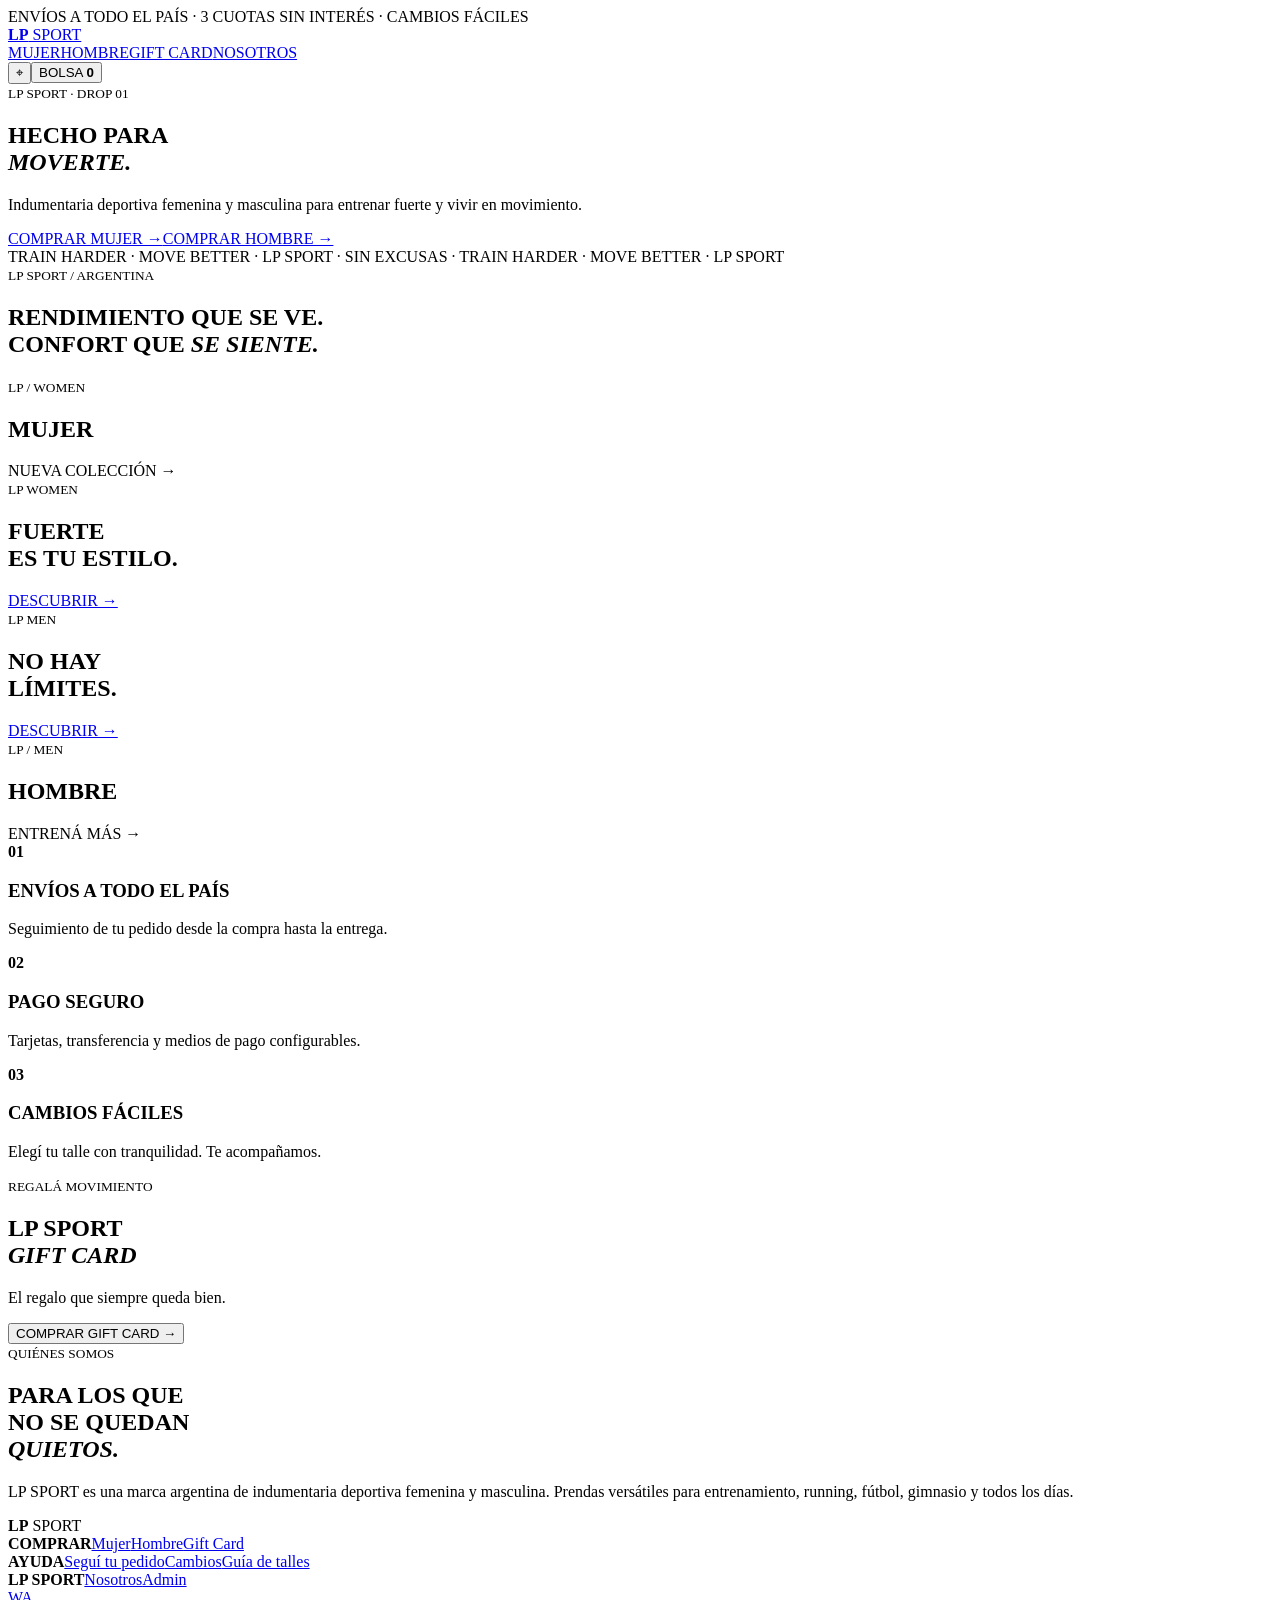
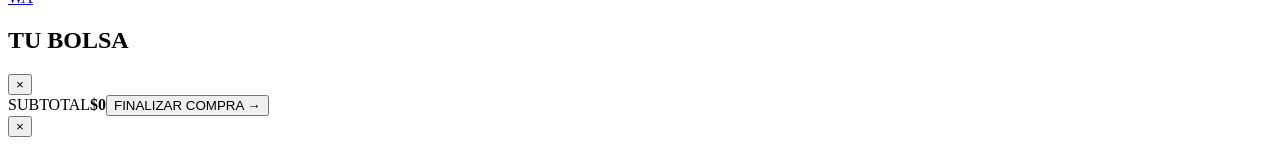
==== index.html @ 6433a1bd "Build LP SPORT storefront" ====
<!doctype html><html lang="es"><head><meta charset="utf-8"><meta name="viewport" content="width=device-width,initial-scale=1"><title>LP SPORT | Indumentaria deportiva</title><link href="https://fonts.googleapis.com/css2?family=Barlow+Condensed:ital,wght@0,700;0,900;1,900&family=Inter:wght@400;600;800&display=swap" rel="stylesheet"><link rel="stylesheet" href="styles.css"></head><body>
<div class="top">ENVÍOS A TODO EL PAÍS · 3 CUOTAS SIN INTERÉS · CAMBIOS FÁCILES</div><header><a class="brand" href="#"><b>LP</b> SPORT</a><nav><a href="#mujer">MUJER</a><a href="#hombre">HOMBRE</a><a href="#gift">GIFT CARD</a><a href="#nosotros">NOSOTROS</a></nav><div><button onclick="openTrack()">⌖</button><button class="bag" onclick="openCart()">BOLSA <b id="count">0</b></button></div></header>
<section class="hero"><div class="heroText"><small>LP SPORT · DROP 01</small><h1>HECHO PARA<br><i>MOVERTE.</i></h1><p>Indumentaria deportiva femenina y masculina para entrenar fuerte y vivir en movimiento.</p><a class="btn" href="#mujer">COMPRAR MUJER →</a><a class="btn ghost" href="#hombre">COMPRAR HOMBRE →</a></div></section>
<div class="ticker">TRAIN HARDER · MOVE BETTER · LP SPORT · SIN EXCUSAS · TRAIN HARDER · MOVE BETTER · LP SPORT</div>
<section class="statement"><small>LP SPORT / ARGENTINA</small><h2>RENDIMIENTO QUE SE VE.<br>CONFORT QUE <i>SE SIENTE.</i></h2></section>
<section class="shop" id="mujer"><div class="title"><div><small>LP / WOMEN</small><h2>MUJER</h2></div><span>NUEVA COLECCIÓN →</span></div><div class="grid" id="women"></div></section>
<section class="duo"><div class="tile woman"><div><small>LP WOMEN</small><h2>FUERTE<br>ES TU ESTILO.</h2><a class="btn" href="#mujer">DESCUBRIR →</a></div></div><div class="tile man"><div><small>LP MEN</small><h2>NO HAY<br>LÍMITES.</h2><a class="btn" href="#hombre">DESCUBRIR →</a></div></div></section>
<section class="shop black" id="hombre"><div class="title"><div><small>LP / MEN</small><h2>HOMBRE</h2></div><span>ENTRENÁ MÁS →</span></div><div class="grid" id="men"></div></section>
<section class="perks"><div><b>01</b><h3>ENVÍOS A TODO EL PAÍS</h3><p>Seguimiento de tu pedido desde la compra hasta la entrega.</p></div><div><b>02</b><h3>PAGO SEGURO</h3><p>Tarjetas, transferencia y medios de pago configurables.</p></div><div><b>03</b><h3>CAMBIOS FÁCILES</h3><p>Elegí tu talle con tranquilidad. Te acompañamos.</p></div></section>
<section class="gift" id="gift"><small>REGALÁ MOVIMIENTO</small><h2>LP SPORT<br><i>GIFT CARD</i></h2><p>El regalo que siempre queda bien.</p><button class="btn" onclick="gift()">COMPRAR GIFT CARD →</button></section>
<section class="about" id="nosotros"><div><small>QUIÉNES SOMOS</small><h2>PARA LOS QUE<br>NO SE QUEDAN<br><i>QUIETOS.</i></h2></div><p>LP SPORT es una marca argentina de indumentaria deportiva femenina y masculina. Prendas versátiles para entrenamiento, running, fútbol, gimnasio y todos los días.</p></section>
<footer><div class="brand"><b>LP</b> SPORT</div><div><b>COMPRAR</b><a href="#mujer">Mujer</a><a href="#hombre">Hombre</a><a href="#gift">Gift Card</a></div><div><b>AYUDA</b><a href="#" onclick="openTrack()">Seguí tu pedido</a><a href="#">Cambios</a><a href="#">Guía de talles</a></div><div><b>LP SPORT</b><a href="#nosotros">Nosotros</a><a href="admin.html">Admin</a></div></footer>
<a class="wa" href="https://wa.me/5491100000000?text=Hola%20LP%20SPORT" target="_blank">WA</a>
<aside id="cart"><div class="asideHead"><h2>TU BOLSA</h2><button onclick="closeCart()">×</button></div><div id="items"></div><div class="total"><span>SUBTOTAL</span><b id="subtotal">$0</b><button class="pay" onclick="checkout()">FINALIZAR COMPRA →</button></div></aside>
<div class="modal" id="modal"><div class="box"><button class="x" onclick="closeModal()">×</button><div id="modalBody"></div></div></div>
<script src="app.js"></script></body></html>
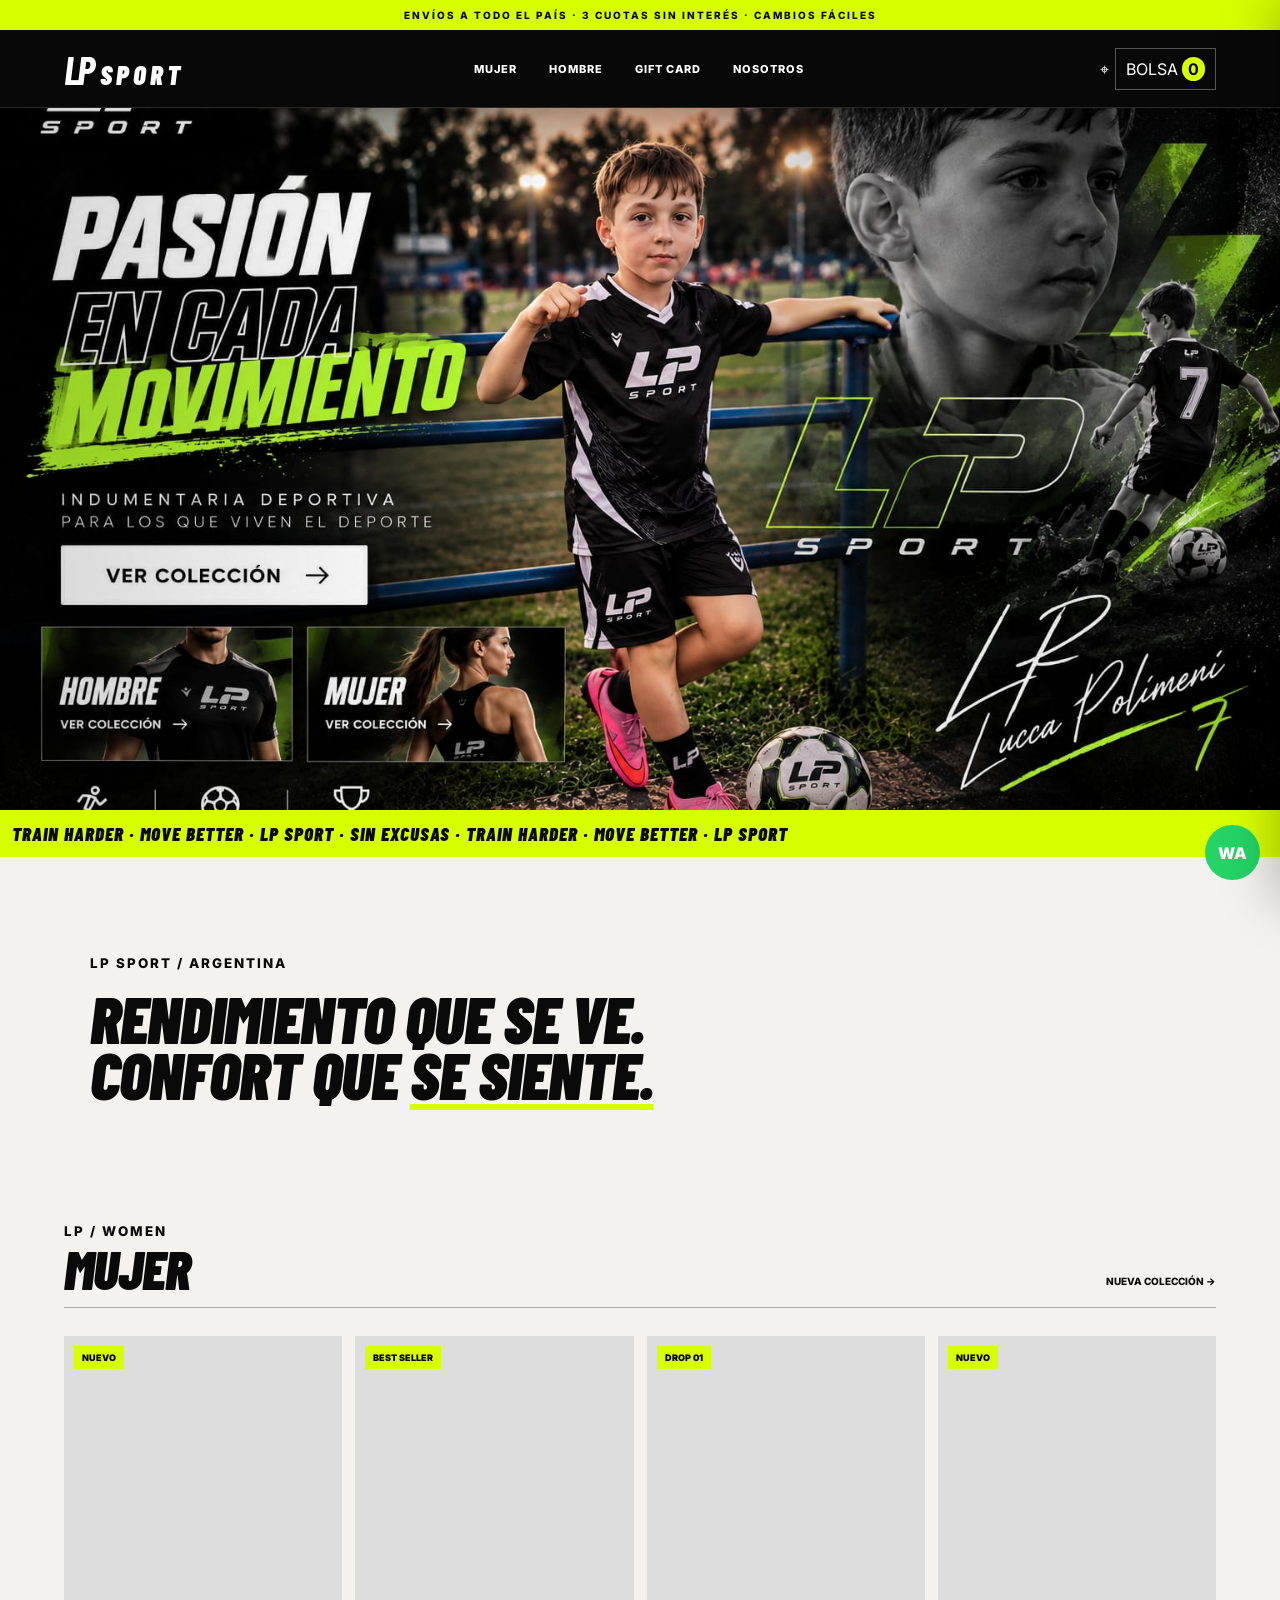
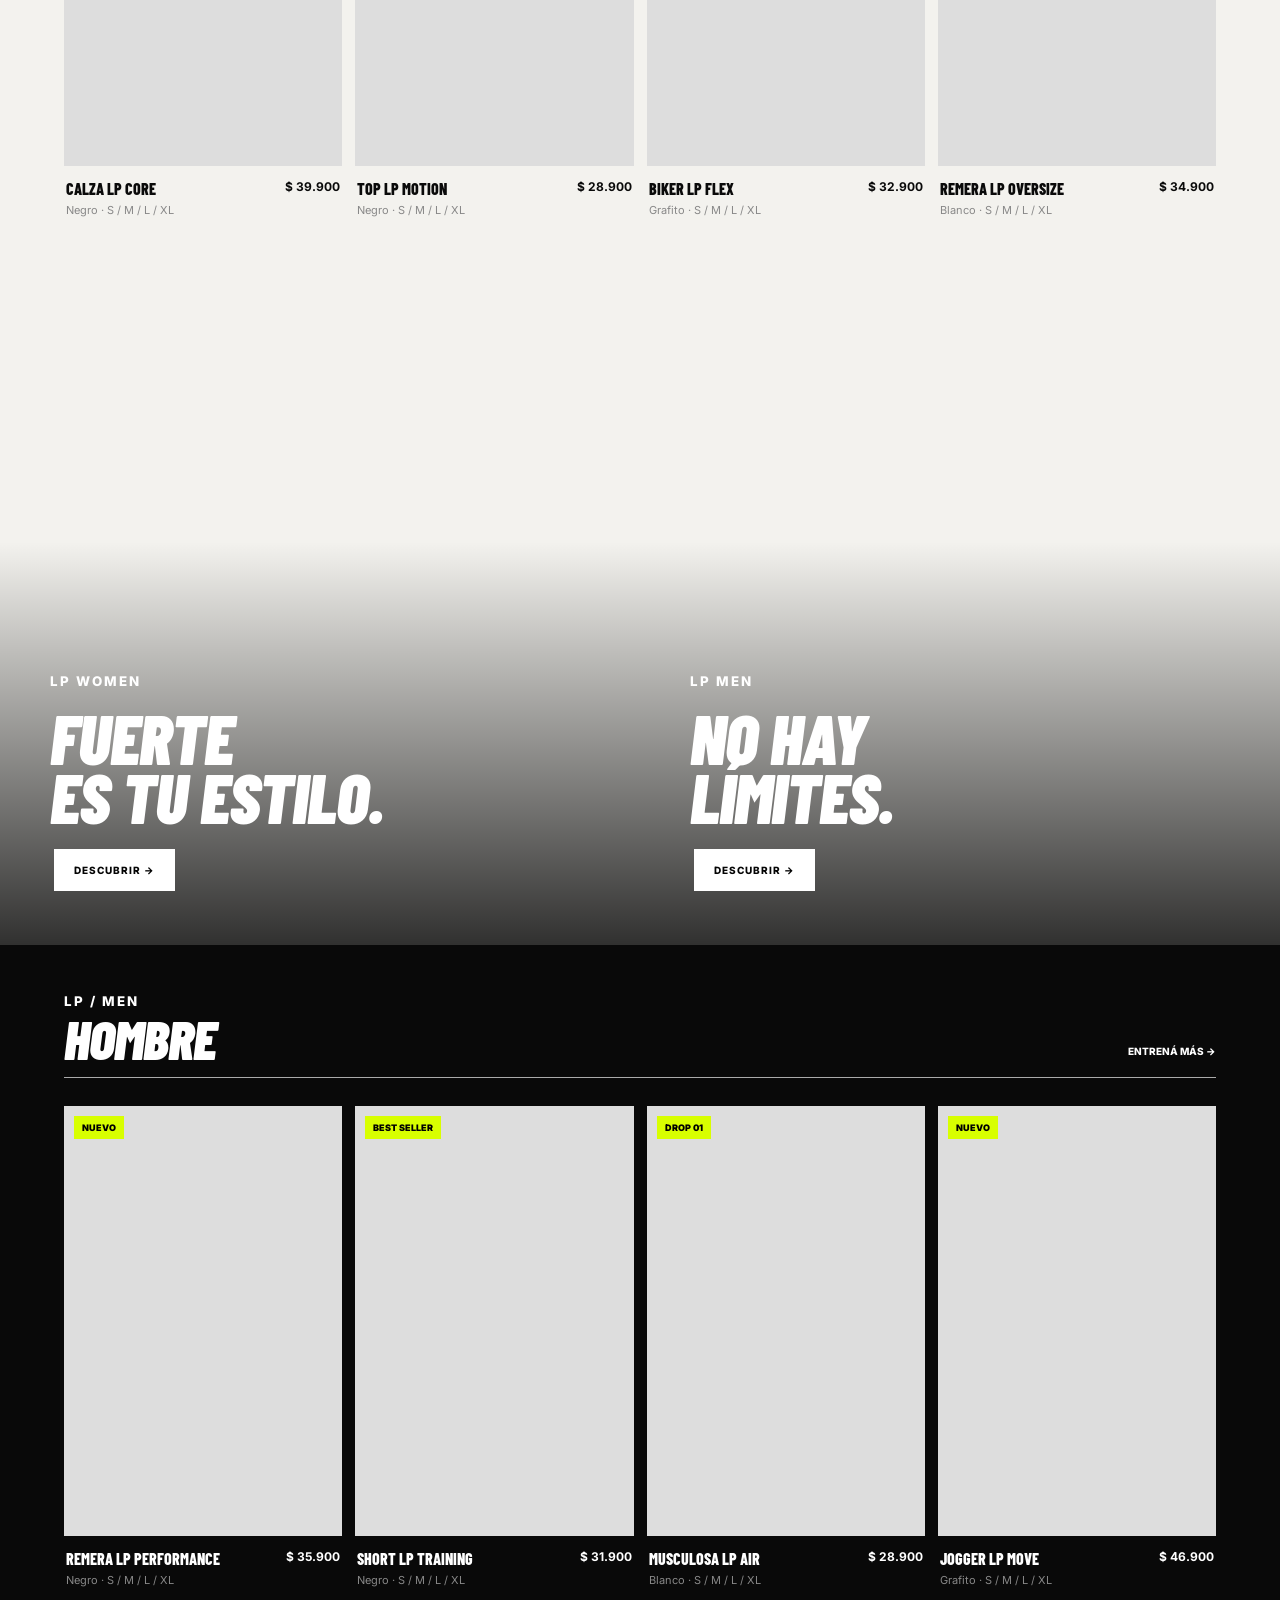
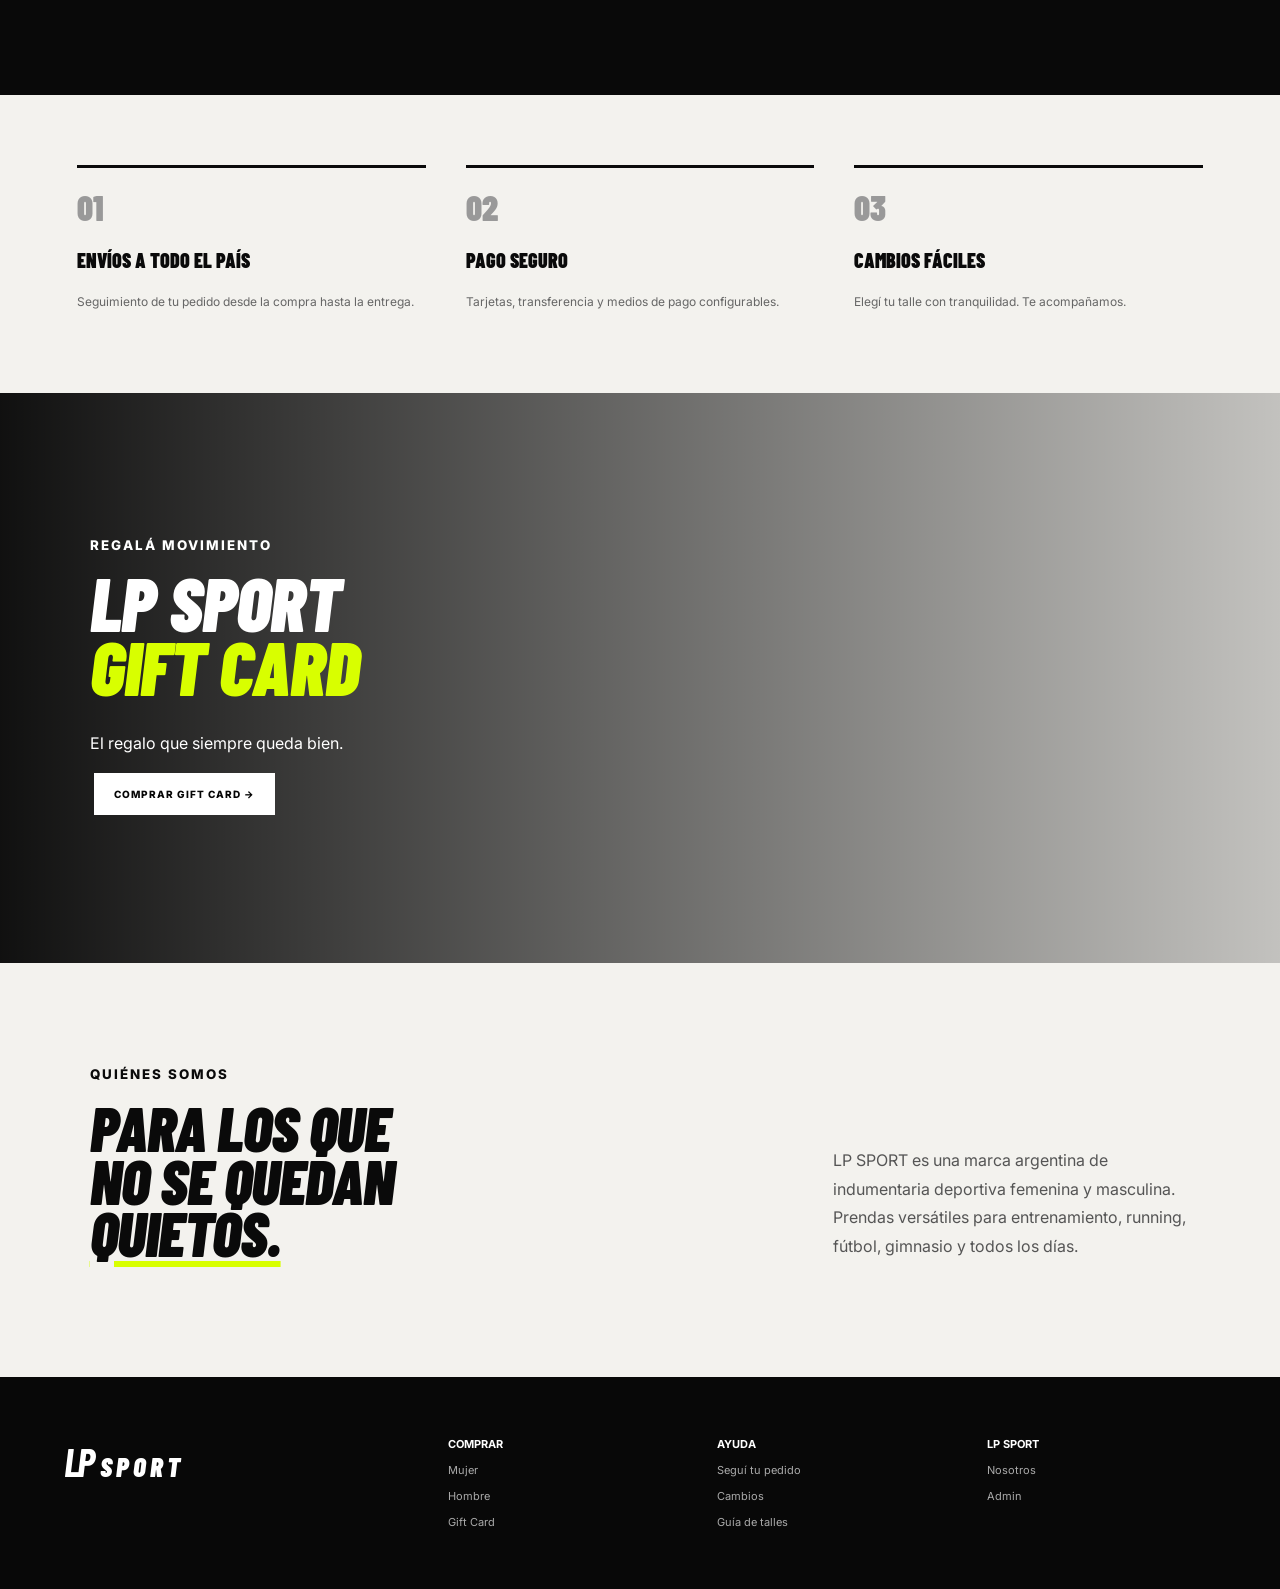
==== commit 3971ea24: "Activar nueva portada LP SPORT" ====
--- a/index.html
+++ b/index.html
@@ -1,4 +1,4 @@
-<!doctype html><html lang="es"><head><meta charset="utf-8"><meta name="viewport" content="width=device-width,initial-scale=1"><title>LP SPORT | Indumentaria deportiva</title><link href="https://fonts.googleapis.com/css2?family=Barlow+Condensed:ital,wght@0,700;0,900;1,900&family=Inter:wght@400;600;800&display=swap" rel="stylesheet"><link rel="stylesheet" href="styles.css"></head><body>
+<!doctype html><html lang="es"><head><meta charset="utf-8"><meta name="viewport" content="width=device-width,initial-scale=1"><title>LP SPORT | Indumentaria deportiva</title><link href="https://fonts.googleapis.com/css2?family=Barlow+Condensed:ital,wght@0,700;0,900;1,900&family=Inter:wght@400;600;800&display=swap" rel="stylesheet"><link rel="stylesheet" href="styles.css"><link rel="stylesheet" href="portada.css?v=2"></head><body>
 <div class="top">ENVÍOS A TODO EL PAÍS · 3 CUOTAS SIN INTERÉS · CAMBIOS FÁCILES</div><header><a class="brand" href="#"><b>LP</b> SPORT</a><nav><a href="#mujer">MUJER</a><a href="#hombre">HOMBRE</a><a href="#gift">GIFT CARD</a><a href="#nosotros">NOSOTROS</a></nav><div><button onclick="openTrack()">⌖</button><button class="bag" onclick="openCart()">BOLSA <b id="count">0</b></button></div></header>
 <section class="hero"><div class="heroText"><small>LP SPORT · DROP 01</small><h1>HECHO PARA<br><i>MOVERTE.</i></h1><p>Indumentaria deportiva femenina y masculina para entrenar fuerte y vivir en movimiento.</p><a class="btn" href="#mujer">COMPRAR MUJER →</a><a class="btn ghost" href="#hombre">COMPRAR HOMBRE →</a></div></section>
 <div class="ticker">TRAIN HARDER · MOVE BETTER · LP SPORT · SIN EXCUSAS · TRAIN HARDER · MOVE BETTER · LP SPORT</div>
--- a/styles.css
+++ b/styles.css
@@ -0,0 +1,2 @@
+*{box-sizing:border-box}html{scroll-behavior:smooth}body{margin:0;background:#f3f2ee;color:#0a0a0a;font-family:Inter,Arial}a{text-decoration:none;color:inherit}button,input,select{font:inherit}.top{background:#d8ff00;text-align:center;padding:9px;font-size:10px;font-weight:800;letter-spacing:2px}header{height:78px;background:#080808;color:white;display:flex;align-items:center;padding:0 5vw;position:sticky;top:0;z-index:20;border-bottom:1px solid #292929}.brand{font:900 italic 27px "Barlow Condensed";letter-spacing:4px}.brand b{font-size:40px;letter-spacing:-4px}nav{margin:auto;display:flex;gap:32px;font-size:11px;font-weight:800;letter-spacing:1px}nav a:hover{color:#d8ff00}header button{background:none;border:0;color:white;cursor:pointer}.bag{border:1px solid #555;padding:10px!important}.bag b{background:#d8ff00;color:#000;border-radius:20px;padding:2px 6px}.hero{height:78vh;min-height:620px;background:linear-gradient(90deg,#000c,#0001),url("https://images.unsplash.com/photo-1538805060514-97d9cc17730c?auto=format&fit=crop&w=1800&q=88") center/cover;color:white;display:flex;align-items:center}.heroText{margin-left:7vw;max-width:680px}small{font-weight:800;letter-spacing:2px}.hero h1,.statement h2,.title h2,.tile h2,.gift h2,.about h2{font:900 italic 78px/.85 "Barlow Condensed";margin:18px 0;letter-spacing:-1px}.hero h1 i,.gift i{color:#d8ff00}.hero p{max-width:500px;color:#ddd;line-height:1.6;margin-bottom:28px}.btn{display:inline-block;background:white;color:#050505;border:0;padding:15px 20px;margin:4px;font-size:10px;font-weight:800;letter-spacing:1px;cursor:pointer}.ghost{background:transparent;color:white;border:1px solid #aaa}.ticker{background:#d8ff00;padding:12px;white-space:nowrap;overflow:hidden;font:900 italic 19px "Barlow Condensed";letter-spacing:1px}.statement{padding:95px 7vw 55px}.statement h2{font-size:66px;max-width:850px}.statement i{font-style:italic;text-decoration:underline;text-decoration-color:#d8ff00}.shop{padding:45px 5vw 90px}.black{background:#090909;color:white}.title{display:flex;align-items:end;justify-content:space-between;border-bottom:1px solid #aaa;margin-bottom:28px}.title h2{font-size:55px;margin:5px 0 15px}.title span{font-size:10px;font-weight:800;margin-bottom:20px}.grid{display:grid;grid-template-columns:repeat(4,1fr);gap:13px}.productImg{height:430px;background:#ddd center/cover;position:relative;overflow:hidden}.tag{position:absolute;top:10px;left:10px;background:#d8ff00;color:#000;padding:6px 8px;font-size:9px;font-weight:900}.quick{position:absolute;bottom:-50px;left:10px;right:10px;padding:13px;border:0;background:white;font-size:10px;font-weight:900;transition:.2s;cursor:pointer}.product:hover .quick{bottom:10px}.info{display:flex;justify-content:space-between;padding:13px 2px}.info h3{font:800 16px "Barlow Condensed";margin:0}.info p{font-size:11px;color:#888;margin:5px 0}.info b{font-size:12px}.duo{display:grid;grid-template-columns:1fr 1fr}.tile{height:620px;background:center/cover;display:flex;align-items:end;padding:50px;color:white;position:relative}.tile:after{content:"";position:absolute;inset:0;background:linear-gradient(0deg,#000c,transparent 65%)}.tile>div{position:relative;z-index:1}.tile h2{font-size:70px}.woman{background-image:url("https://images.unsplash.com/photo-1518611012118-696072aa579a?auto=format&fit=crop&w=1000&q=85")}.man{background-image:url("https://images.unsplash.com/photo-1581009146145-b5ef050c2e1e?auto=format&fit=crop&w=1000&q=85")}.perks{display:grid;grid-template-columns:repeat(3,1fr);gap:40px;padding:70px 6vw}.perks>div{border-top:3px solid;padding-top:18px}.perks b{font:900 35px "Barlow Condensed";color:#999}.perks h3{font:900 20px "Barlow Condensed"}.perks p{color:#666;font-size:12px;line-height:1.6}.gift{min-height:570px;padding:7vw;color:white;background:linear-gradient(90deg,#000e,#0003),url("https://images.unsplash.com/photo-1517836357463-d25dfeac3438?auto=format&fit=crop&w=1800&q=85") center/cover;display:flex;flex-direction:column;justify-content:center;align-items:start}.gift h2{font-size:75px}.about{padding:100px 7vw;display:grid;grid-template-columns:1.3fr .7fr;gap:80px}.about h2{font-size:62px}.about i{font-style:italic;text-decoration:underline;text-decoration-color:#d8ff00}.about p{align-self:end;color:#555;line-height:1.8}footer{background:#080808;color:white;padding:60px 5vw;display:grid;grid-template-columns:1.5fr repeat(3,1fr);gap:40px}footer>div:not(.brand){display:flex;flex-direction:column;gap:12px;font-size:11px;color:#aaa}footer>div>b{color:white}.wa{position:fixed;right:20px;bottom:20px;background:#25D366;color:white;width:55px;height:55px;border-radius:50%;display:grid;place-items:center;font-weight:900;z-index:30}aside{position:fixed;right:-470px;top:0;width:min(460px,100%);height:100vh;background:white;z-index:50;padding:25px;transition:.3s;display:flex;flex-direction:column;box-shadow:-15px 0 50px #0004}aside.open{right:0}.asideHead{display:flex;justify-content:space-between;border-bottom:2px solid}.asideHead h2{font:900 30px "Barlow Condensed"}.asideHead button,.x{border:0;background:none;font-size:30px;cursor:pointer}.line{display:grid;grid-template-columns:65px 1fr auto;gap:10px;padding:15px 0;border-bottom:1px solid #ddd}.line img{width:65px;height:80px;object-fit:cover}.line h4{margin:4px 0;font:800 14px "Barlow Condensed"}.line small{letter-spacing:0;color:#777}.total{margin-top:auto;border-top:2px solid;padding-top:18px;display:grid;grid-template-columns:1fr auto;gap:15px}.pay{grid-column:1/-1;background:#080808;color:white;border:0;padding:15px;font-weight:800;cursor:pointer}.modal{display:none;position:fixed;inset:0;background:#000c;z-index:60;align-items:center;justify-content:center;padding:20px}.modal.show{display:flex}.box{width:min(700px,100%);max-height:90vh;overflow:auto;background:white;padding:35px;position:relative}.x{position:absolute;right:15px;top:10px}.form{display:grid;grid-template-columns:1fr 1fr;gap:10px}.form input,.form select,.track input{padding:12px;border:1px solid #bbb}.full{grid-column:1/-1}.choice{border:1px solid #ccc;padding:12px;margin:8px 0}.track{display:flex}.track input{flex:1}.track button{background:#111;color:white;border:0;padding:0 18px}.status{background:#eee;padding:18px;margin-top:20px}
+@media(max-width:850px){nav{display:none}.grid{grid-template-columns:1fr 1fr}.productImg{height:55vw}.duo{grid-template-columns:1fr}.perks{grid-template-columns:1fr}.about{grid-template-columns:1fr;gap:10px}footer{grid-template-columns:1fr 1fr}.hero h1{font-size:60px}}@media(max-width:520px){header{height:65px}.heroText{margin:0 6vw}.hero h1{font-size:52px}.statement{padding:65px 5vw 30px}.statement h2{font-size:44px}.shop{padding:35px 4vw 65px}.grid{gap:7px}.productImg{height:67vw}.tile{height:500px;padding:30px}.tile h2{font-size:55px}.gift h2{font-size:55px}.about h2{font-size:46px}.form{grid-template-columns:1fr}.full{grid-column:auto}}
--- a/portada.css
+++ b/portada.css
@@ -0,0 +1,18 @@
+/* LP SPORT portada oficial */
+.hero{
+  height:min(78vh,860px);
+  min-height:620px;
+  background:#050505 url("WhatsApp%20Image%202026-10-04%20at%2017.15.05.jpeg") center center/cover no-repeat;
+  color:white;
+  display:flex;
+  align-items:flex-end;
+  position:relative;
+}
+.hero:after{content:"";position:absolute;inset:0;background:linear-gradient(90deg,rgba(0,0,0,.16),transparent 38%,rgba(0,0,0,.08));pointer-events:none}
+.heroText{display:none}
+@media(max-width:850px){
+ .hero{height:72vh;min-height:520px;background-position:center center;background-size:cover}
+}
+@media(max-width:520px){
+ .hero{height:66vh;min-height:470px;background-size:cover;background-position:50% center}
+}
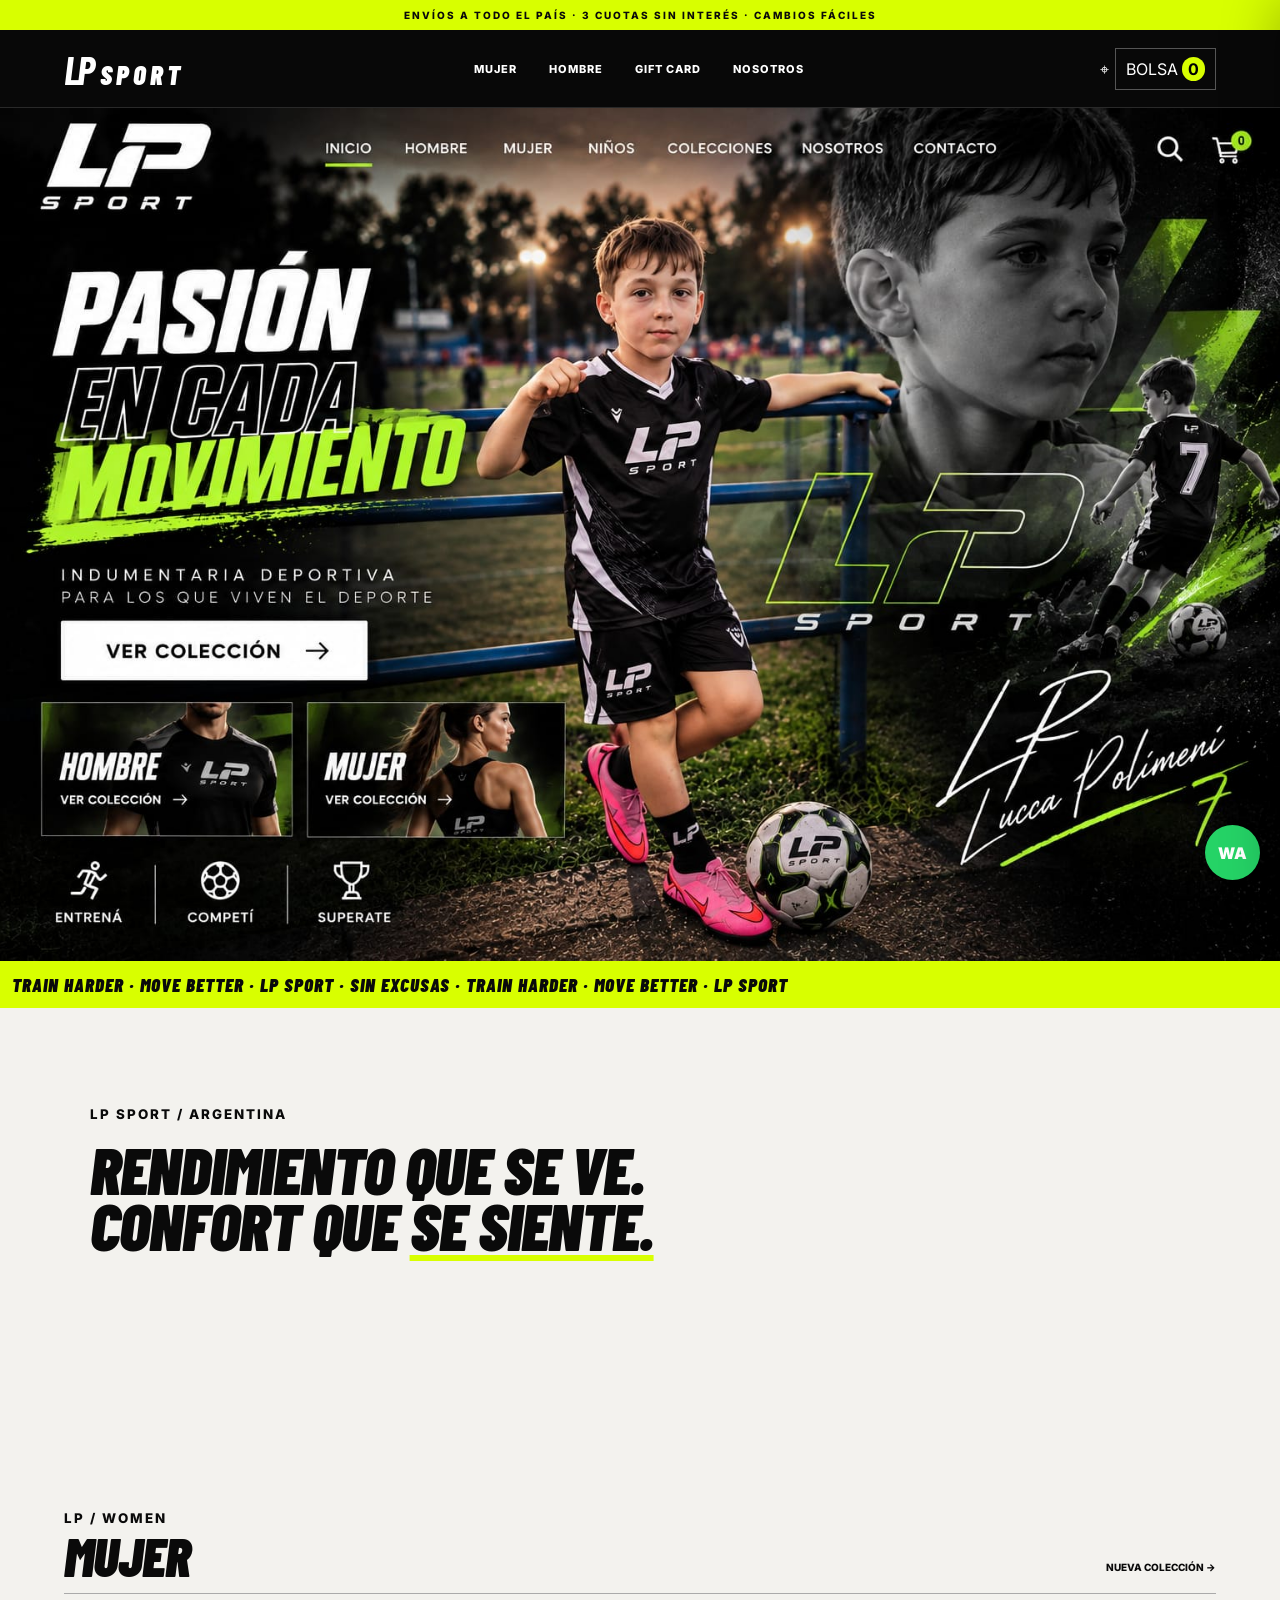
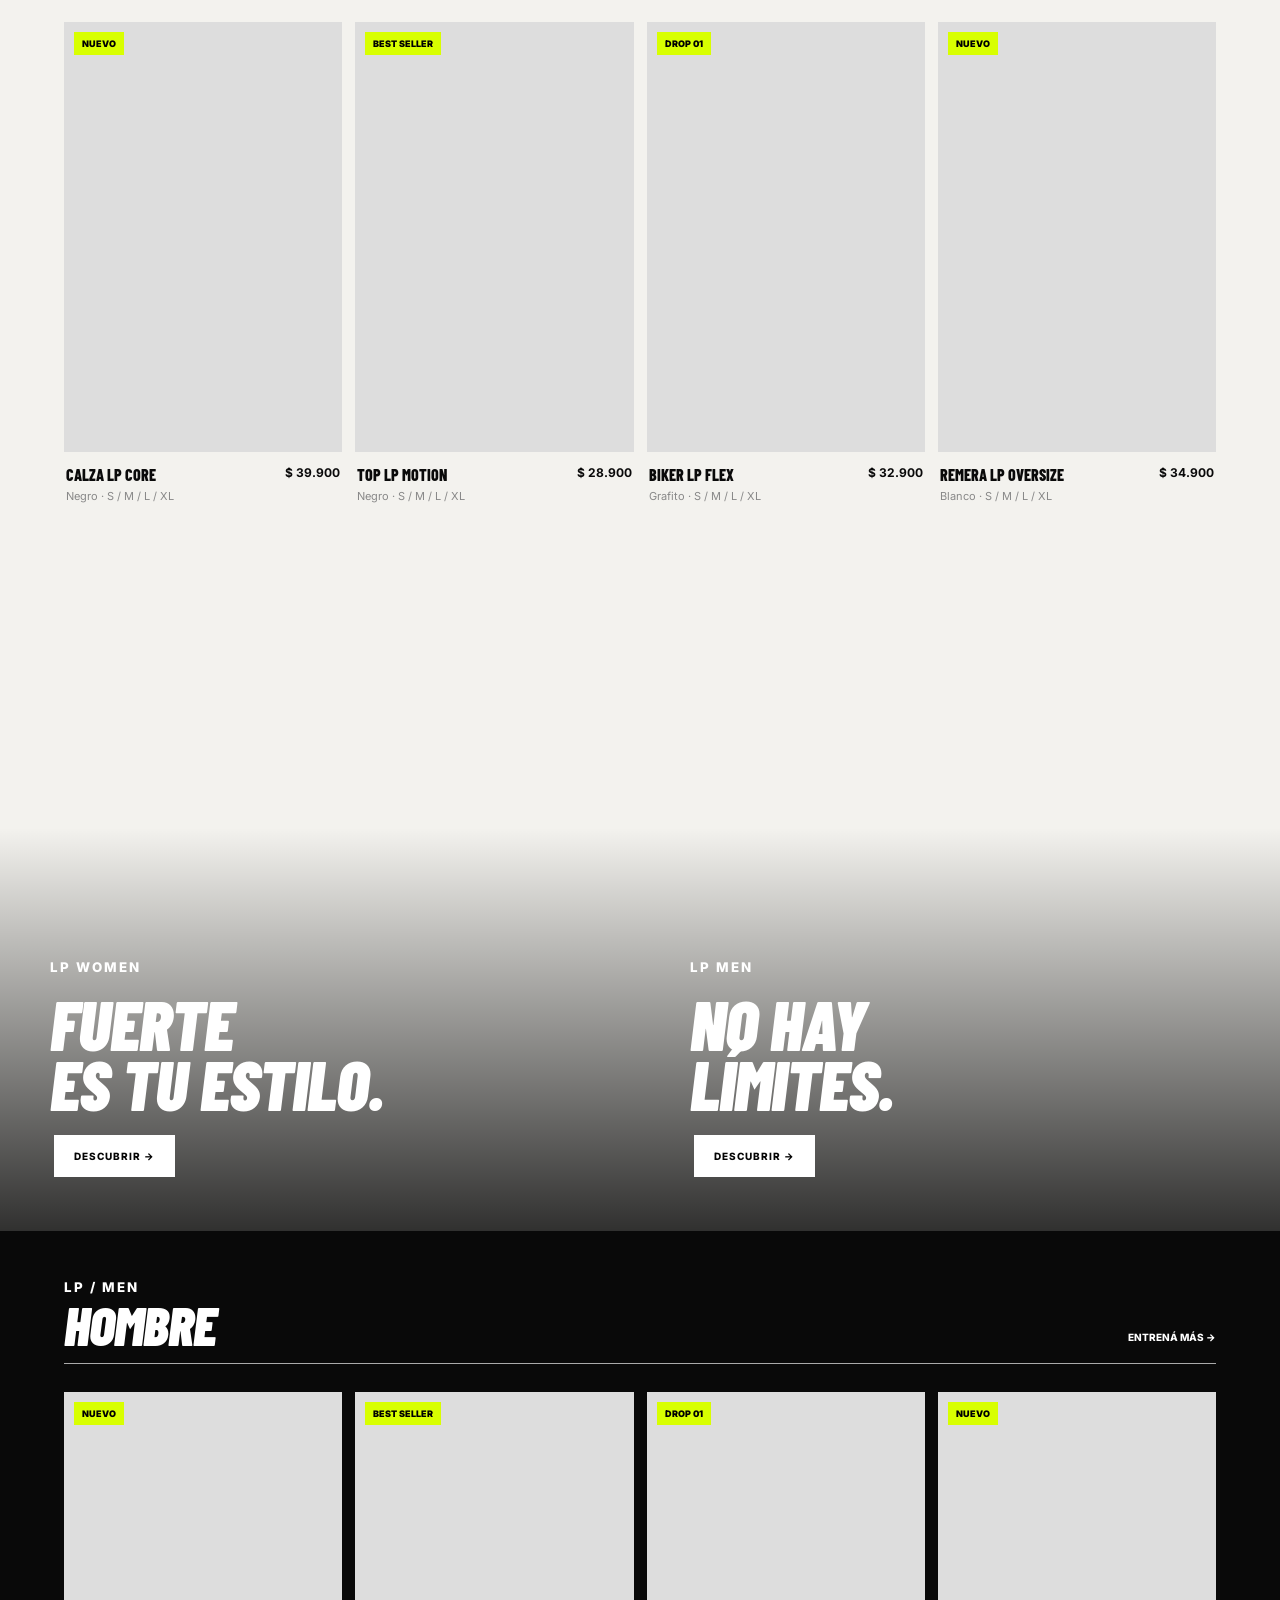
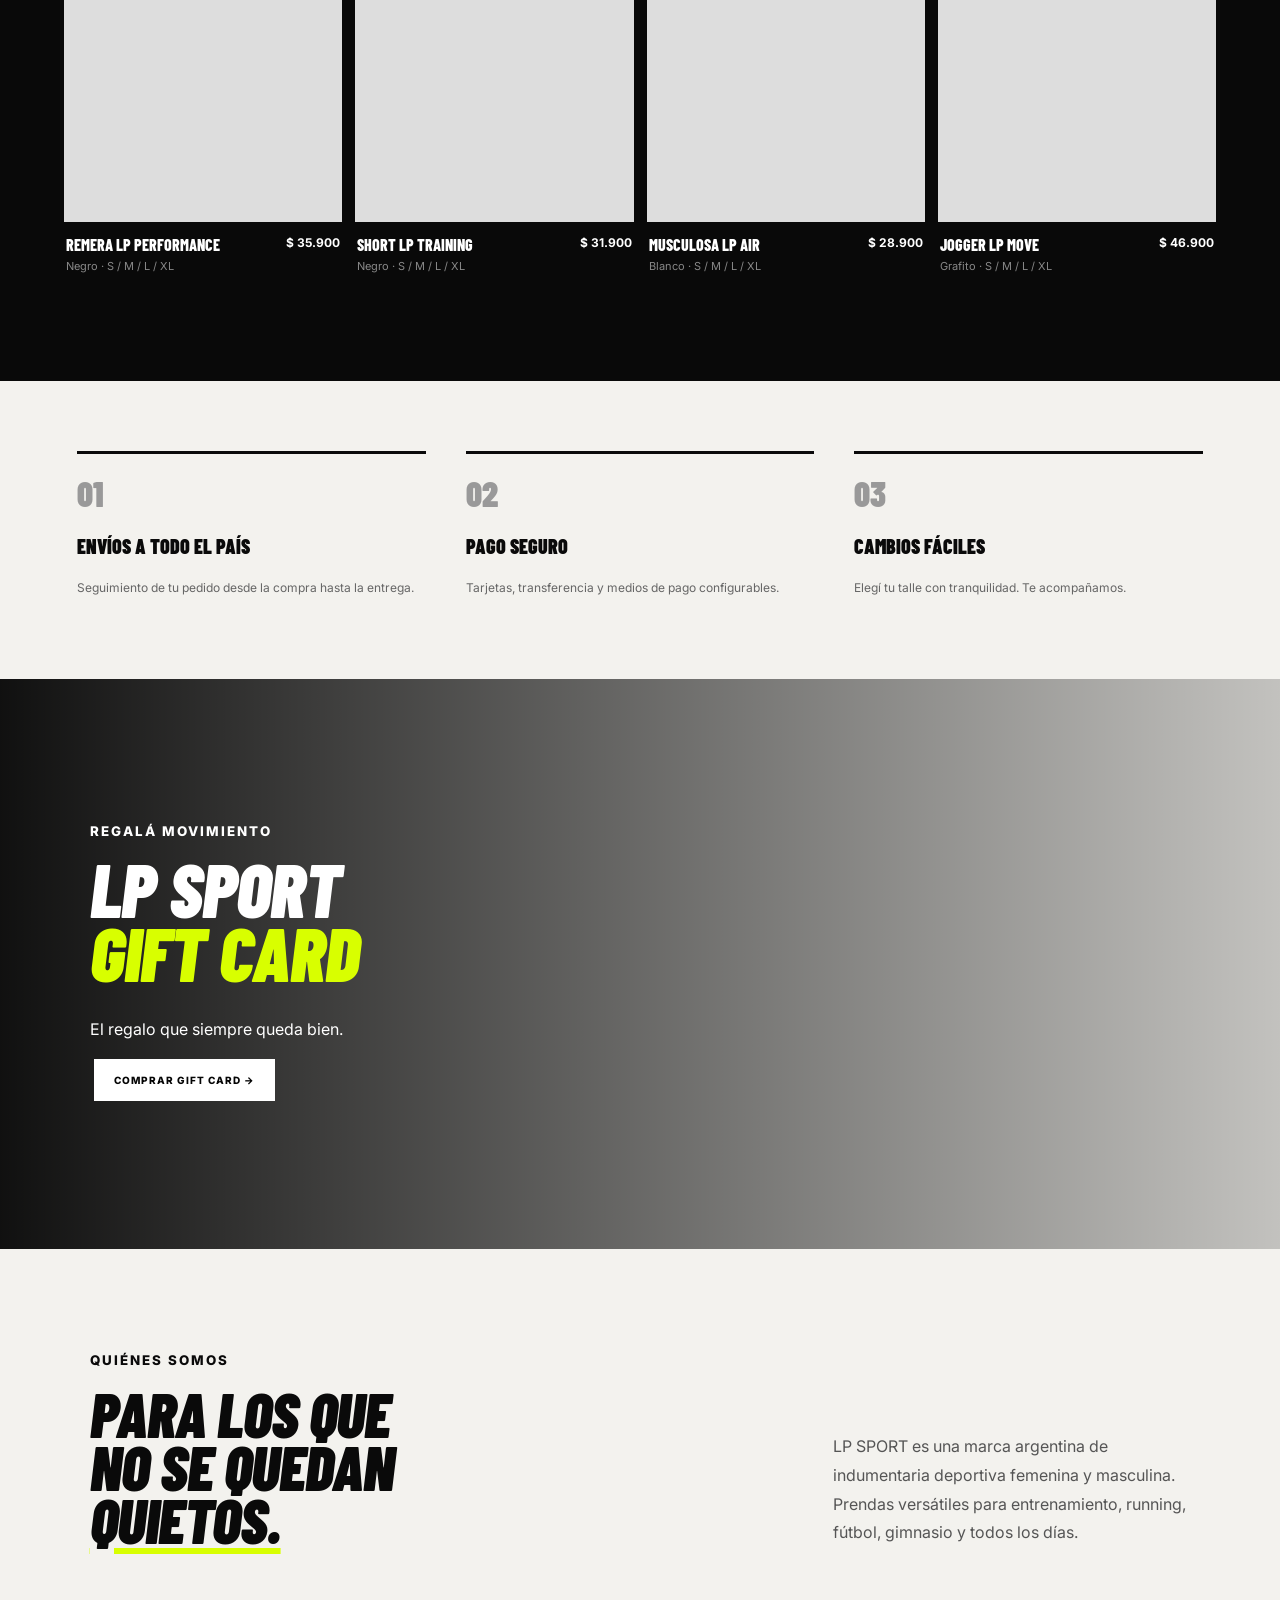
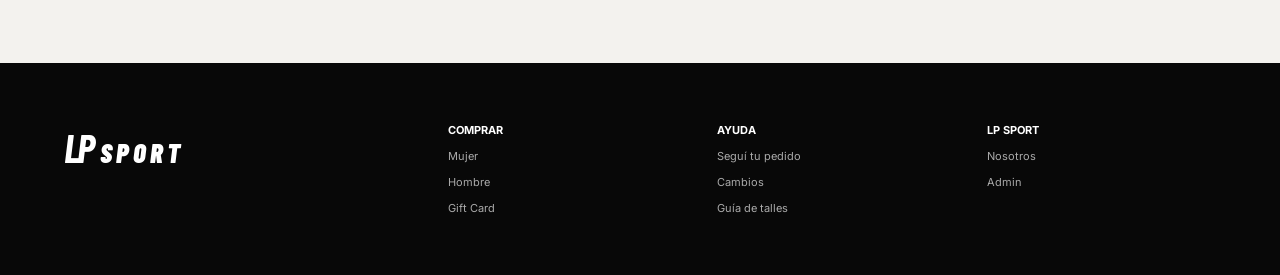
==== commit be9e87de: "Activar enlaces de navegación sobre la portada" ====
--- a/index.html
+++ b/index.html
@@ -1,15 +1,15 @@
 <!doctype html><html lang="es"><head><meta charset="utf-8"><meta name="viewport" content="width=device-width,initial-scale=1"><title>LP SPORT | Indumentaria deportiva</title><link href="https://fonts.googleapis.com/css2?family=Barlow+Condensed:ital,wght@0,700;0,900;1,900&family=Inter:wght@400;600;800&display=swap" rel="stylesheet"><link rel="stylesheet" href="styles.css"><link rel="stylesheet" href="portada.css?v=2"></head><body>
 <div class="top">ENVÍOS A TODO EL PAÍS · 3 CUOTAS SIN INTERÉS · CAMBIOS FÁCILES</div><header><a class="brand" href="#"><b>LP</b> SPORT</a><nav><a href="#mujer">MUJER</a><a href="#hombre">HOMBRE</a><a href="#gift">GIFT CARD</a><a href="#nosotros">NOSOTROS</a></nav><div><button onclick="openTrack()">⌖</button><button class="bag" onclick="openCart()">BOLSA <b id="count">0</b></button></div></header>
-<section class="hero"><div class="heroText"><small>LP SPORT · DROP 01</small><h1>HECHO PARA<br><i>MOVERTE.</i></h1><p>Indumentaria deportiva femenina y masculina para entrenar fuerte y vivir en movimiento.</p><a class="btn" href="#mujer">COMPRAR MUJER →</a><a class="btn ghost" href="#hombre">COMPRAR HOMBRE →</a></div></section>
+<section class="hero"><div class="heroLinks" aria-label="Navegación de portada"><a class="hl inicio" href="#" aria-label="Inicio"></a><a class="hl hombre" href="#hombre" aria-label="Hombre"></a><a class="hl mujer" href="#mujer" aria-label="Mujer"></a><a class="hl ninos" href="#ninos" aria-label="Niños"></a><a class="hl colecciones" href="#colecciones" aria-label="Colecciones"></a><a class="hl nosotros" href="#nosotros" aria-label="Nosotros"></a><a class="hl contacto" href="#contacto" aria-label="Contacto"></a></div><div class="heroText"><small>LP SPORT · DROP 01</small><h1>HECHO PARA<br><i>MOVERTE.</i></h1><p>Indumentaria deportiva femenina y masculina para entrenar fuerte y vivir en movimiento.</p><a class="btn" href="#mujer">COMPRAR MUJER →</a><a class="btn ghost" href="#hombre">COMPRAR HOMBRE →</a></div></section>
 <div class="ticker">TRAIN HARDER · MOVE BETTER · LP SPORT · SIN EXCUSAS · TRAIN HARDER · MOVE BETTER · LP SPORT</div>
 <section class="statement"><small>LP SPORT / ARGENTINA</small><h2>RENDIMIENTO QUE SE VE.<br>CONFORT QUE <i>SE SIENTE.</i></h2></section>
-<section class="shop" id="mujer"><div class="title"><div><small>LP / WOMEN</small><h2>MUJER</h2></div><span>NUEVA COLECCIÓN →</span></div><div class="grid" id="women"></div></section>
+<section class="shop" id="colecciones"><span id="ninos" class="anchor-target"></span><div id="mujer-anchor"></div><div class="title" style="display:none"></div></section><section class="shop" id="mujer"><div class="title"><div><small>LP / WOMEN</small><h2>MUJER</h2></div><span>NUEVA COLECCIÓN →</span></div><div class="grid" id="women"></div></section>
 <section class="duo"><div class="tile woman"><div><small>LP WOMEN</small><h2>FUERTE<br>ES TU ESTILO.</h2><a class="btn" href="#mujer">DESCUBRIR →</a></div></div><div class="tile man"><div><small>LP MEN</small><h2>NO HAY<br>LÍMITES.</h2><a class="btn" href="#hombre">DESCUBRIR →</a></div></div></section>
 <section class="shop black" id="hombre"><div class="title"><div><small>LP / MEN</small><h2>HOMBRE</h2></div><span>ENTRENÁ MÁS →</span></div><div class="grid" id="men"></div></section>
 <section class="perks"><div><b>01</b><h3>ENVÍOS A TODO EL PAÍS</h3><p>Seguimiento de tu pedido desde la compra hasta la entrega.</p></div><div><b>02</b><h3>PAGO SEGURO</h3><p>Tarjetas, transferencia y medios de pago configurables.</p></div><div><b>03</b><h3>CAMBIOS FÁCILES</h3><p>Elegí tu talle con tranquilidad. Te acompañamos.</p></div></section>
 <section class="gift" id="gift"><small>REGALÁ MOVIMIENTO</small><h2>LP SPORT<br><i>GIFT CARD</i></h2><p>El regalo que siempre queda bien.</p><button class="btn" onclick="gift()">COMPRAR GIFT CARD →</button></section>
 <section class="about" id="nosotros"><div><small>QUIÉNES SOMOS</small><h2>PARA LOS QUE<br>NO SE QUEDAN<br><i>QUIETOS.</i></h2></div><p>LP SPORT es una marca argentina de indumentaria deportiva femenina y masculina. Prendas versátiles para entrenamiento, running, fútbol, gimnasio y todos los días.</p></section>
-<footer><div class="brand"><b>LP</b> SPORT</div><div><b>COMPRAR</b><a href="#mujer">Mujer</a><a href="#hombre">Hombre</a><a href="#gift">Gift Card</a></div><div><b>AYUDA</b><a href="#" onclick="openTrack()">Seguí tu pedido</a><a href="#">Cambios</a><a href="#">Guía de talles</a></div><div><b>LP SPORT</b><a href="#nosotros">Nosotros</a><a href="admin.html">Admin</a></div></footer>
+<footer id="contacto"><div class="brand"><b>LP</b> SPORT</div><div><b>COMPRAR</b><a href="#mujer">Mujer</a><a href="#hombre">Hombre</a><a href="#gift">Gift Card</a></div><div><b>AYUDA</b><a href="#" onclick="openTrack()">Seguí tu pedido</a><a href="#">Cambios</a><a href="#">Guía de talles</a></div><div><b>LP SPORT</b><a href="#nosotros">Nosotros</a><a href="admin.html">Admin</a></div></footer>
 <a class="wa" href="https://wa.me/5491100000000?text=Hola%20LP%20SPORT" target="_blank">WA</a>
 <aside id="cart"><div class="asideHead"><h2>TU BOLSA</h2><button onclick="closeCart()">×</button></div><div id="items"></div><div class="total"><span>SUBTOTAL</span><b id="subtotal">$0</b><button class="pay" onclick="checkout()">FINALIZAR COMPRA →</button></div></aside>
 <div class="modal" id="modal"><div class="box"><button class="x" onclick="closeModal()">×</button><div id="modalBody"></div></div></div>
--- a/portada.css
+++ b/portada.css
@@ -1,18 +1,49 @@
-/* LP SPORT portada oficial */
+/* LP SPORT portada oficial - responsive sin recortes */
 .hero{
-  height:min(78vh,860px);
-  min-height:620px;
-  background:#050505 url("WhatsApp%20Image%202026-10-04%20at%2017.15.05.jpeg") center center/cover no-repeat;
+  width:100%;
+  height:auto !important;
+  min-height:0 !important;
+  aspect-ratio:3 / 2;
+  background-color:#050505;
+  background-image:url("WhatsApp%20Image%202026-10-04%20at%2017.15.05.jpeg");
+  background-position:center center;
+  background-size:100% 100%;
+  background-repeat:no-repeat;
   color:white;
-  display:flex;
-  align-items:flex-end;
+  display:block;
   position:relative;
+  overflow:hidden;
 }
-.hero:after{content:"";position:absolute;inset:0;background:linear-gradient(90deg,rgba(0,0,0,.16),transparent 38%,rgba(0,0,0,.08));pointer-events:none}
-.heroText{display:none}
+.hero:after{display:none !important}
+.heroText{display:none !important}
 @media(max-width:850px){
- .hero{height:72vh;min-height:520px;background-position:center center;background-size:cover}
+ .hero{
+   width:100%;
+   height:auto !important;
+   min-height:0 !important;
+   aspect-ratio:3 / 2;
+   background-size:100% 100%;
+   background-position:center center;
+ }
 }
 @media(max-width:520px){
- .hero{height:66vh;min-height:470px;background-size:cover;background-position:50% center}
+ .hero{
+   height:auto !important;
+   min-height:0 !important;
+   aspect-ratio:3 / 2;
+   background-size:100% 100%;
+   background-position:center center;
+ }
 }
+
+.heroLinks{position:absolute;inset:0;z-index:5;pointer-events:none}
+.heroLinks .hl{position:absolute;top:4%;height:8%;display:block;pointer-events:auto;background:transparent}
+.heroLinks .inicio{left:25%;width:5.5%}
+.heroLinks .hombre{left:31%;width:6.5%}
+.heroLinks .mujer{left:38%;width:5%}
+.heroLinks .ninos{left:43.5%;width:5.5%}
+.heroLinks .colecciones{left:49.5%;width:9%}
+.heroLinks .nosotros{left:59%;width:7%}
+.heroLinks .contacto{left:66.5%;width:7.5%}
+.anchor-target{display:block;position:relative;top:-90px;visibility:hidden}
+@media(max-width:520px){.heroLinks .hl{top:3%;height:12%}}
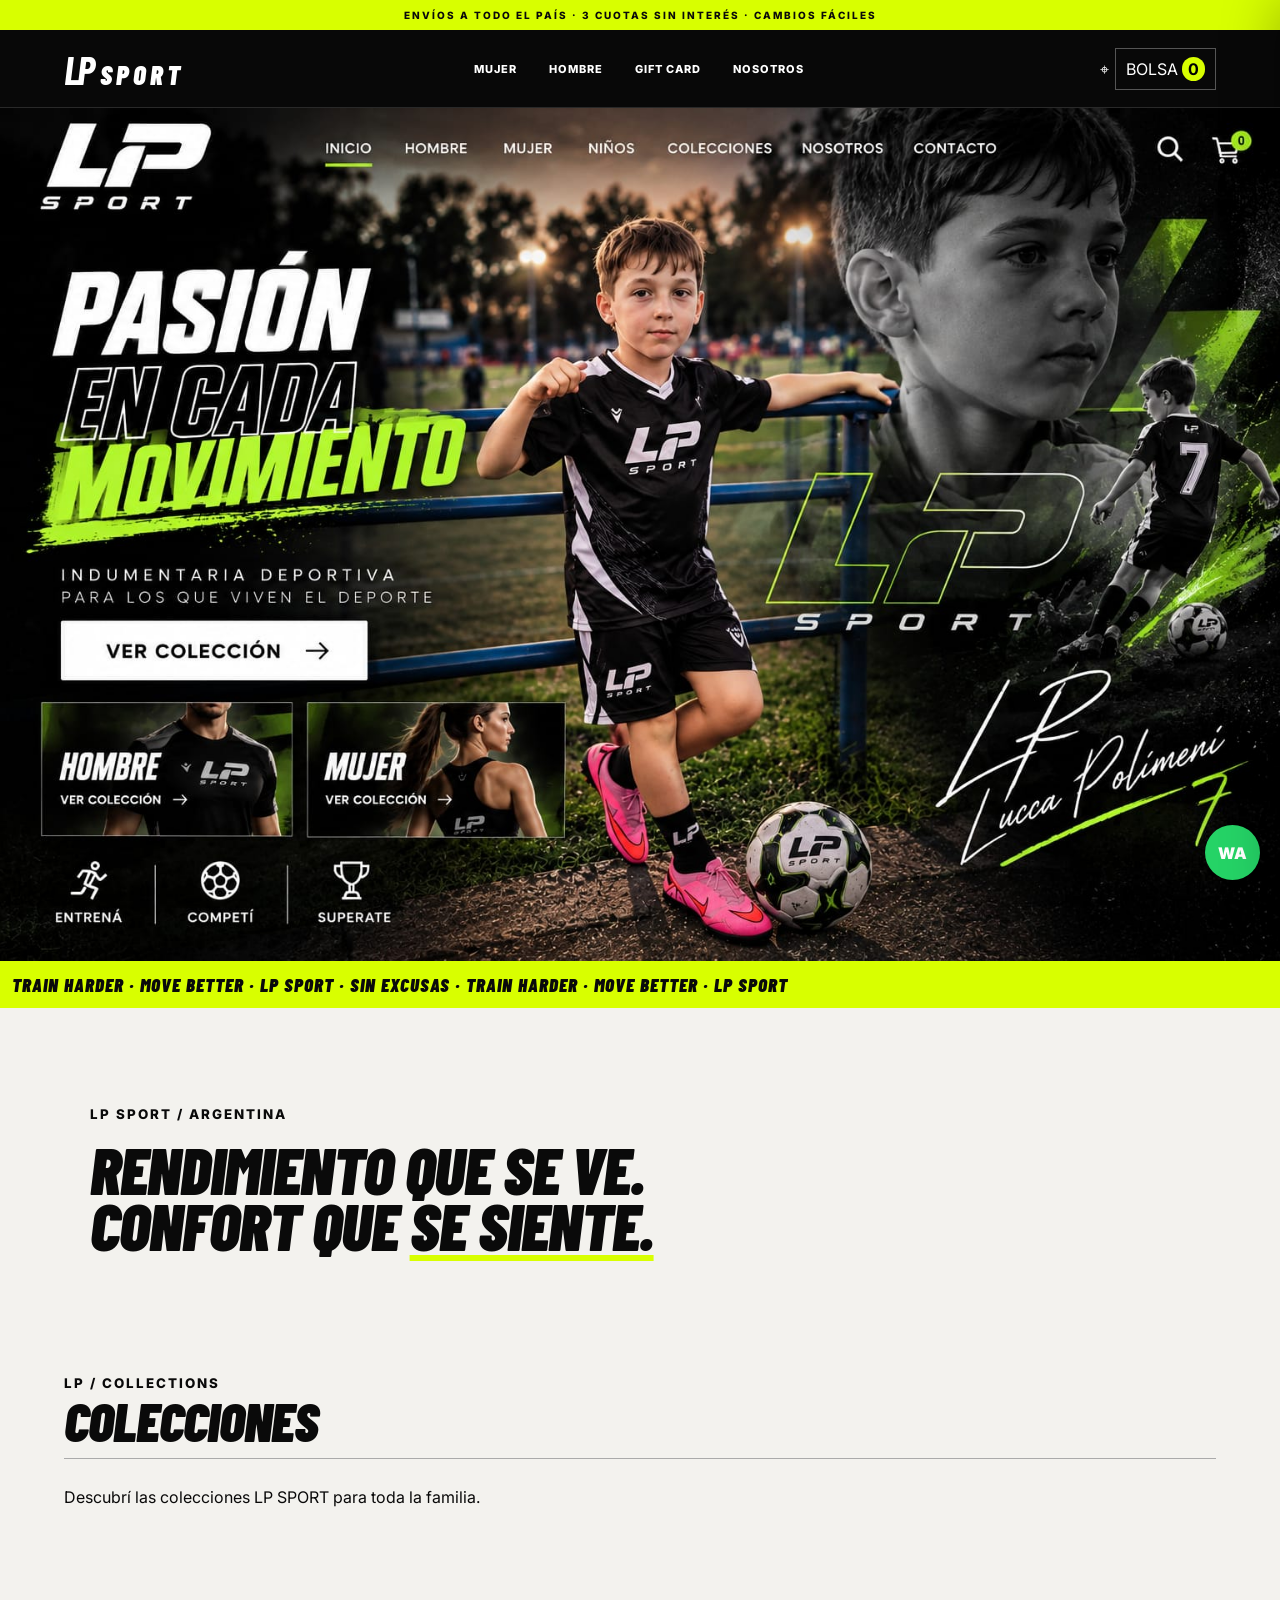
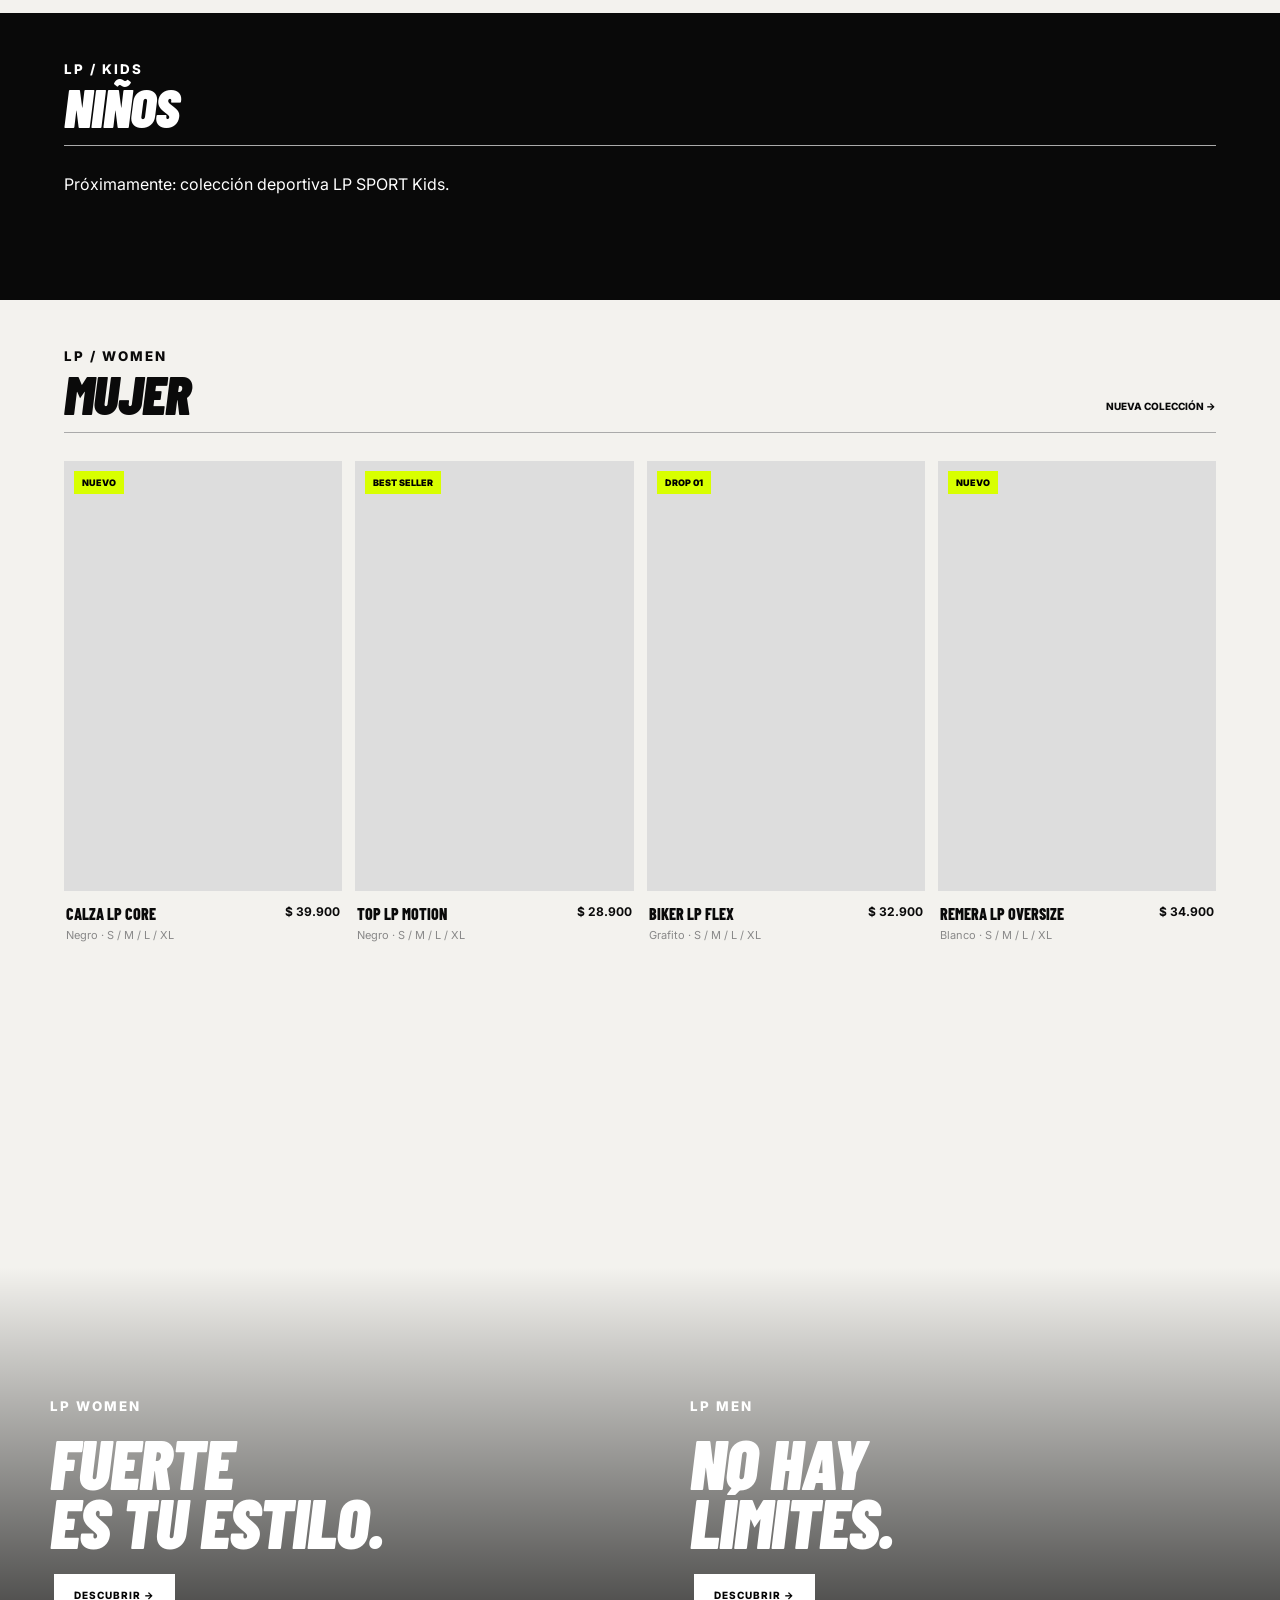
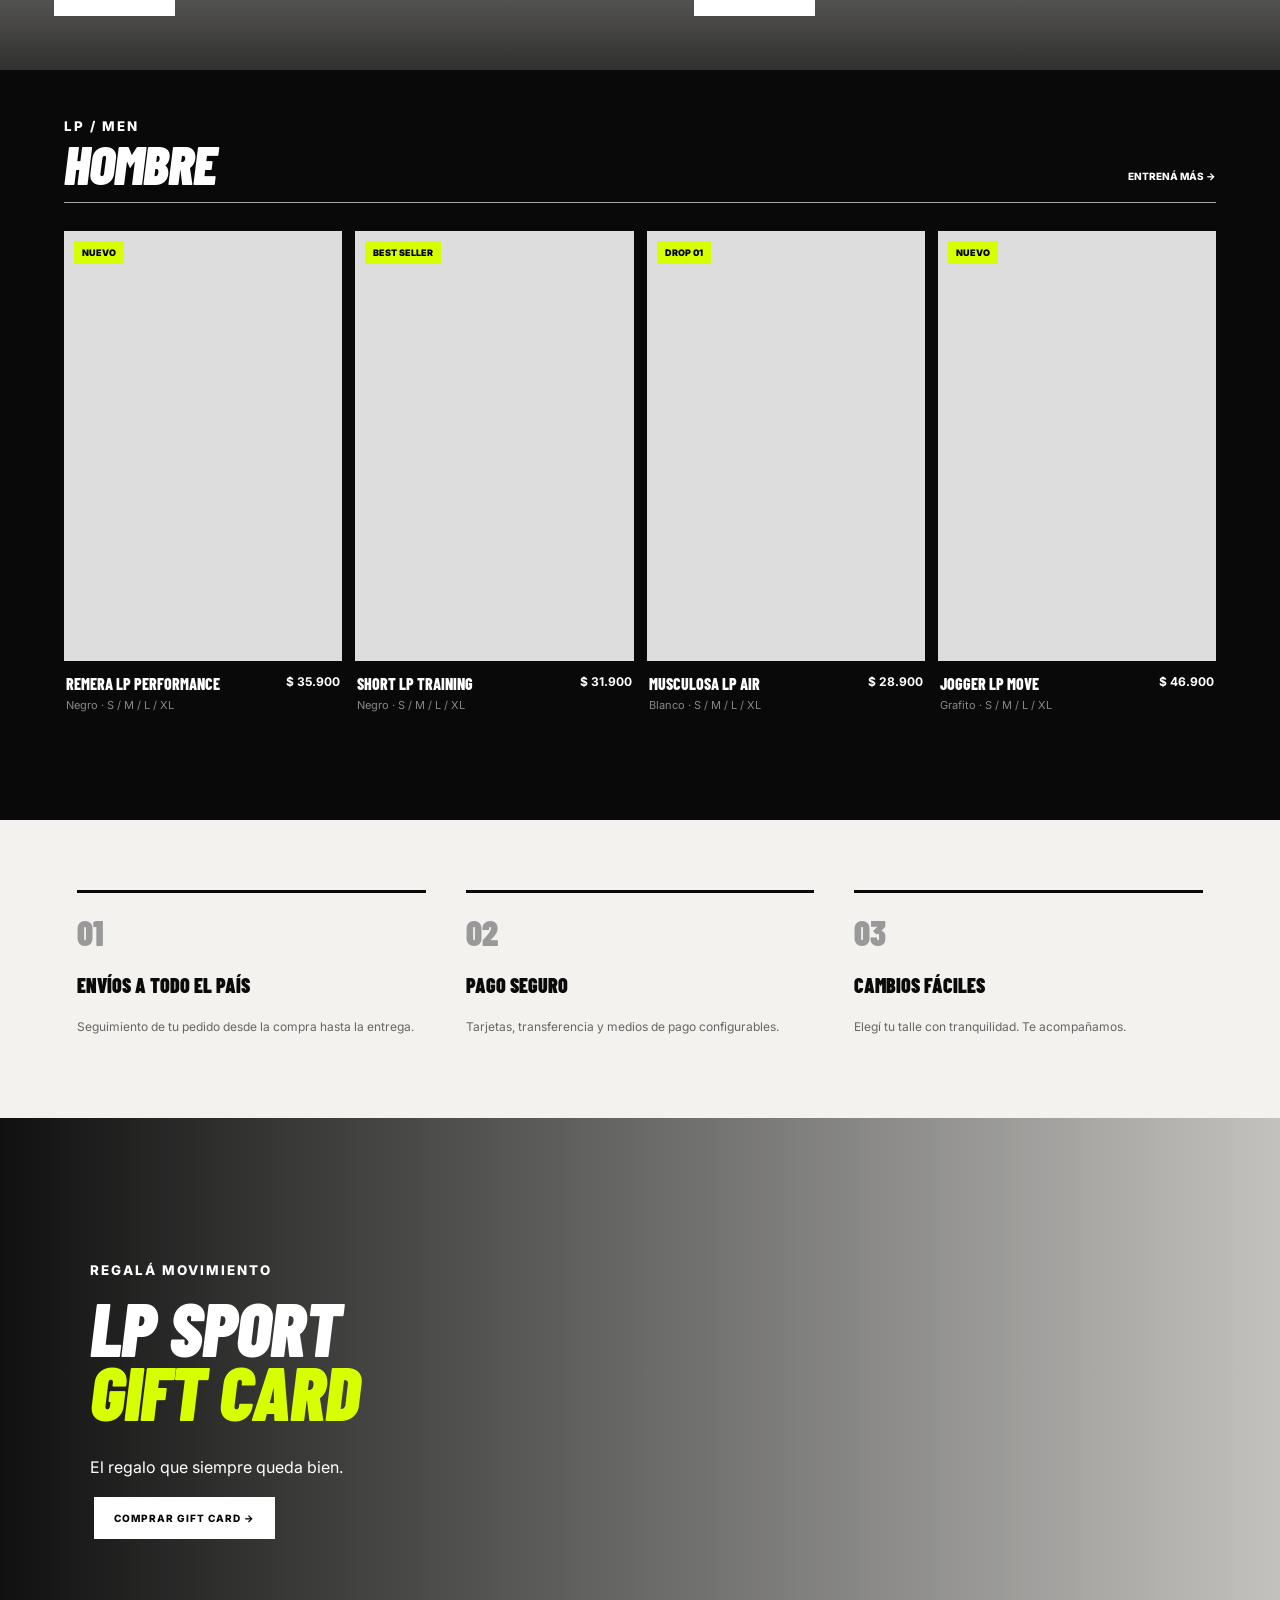
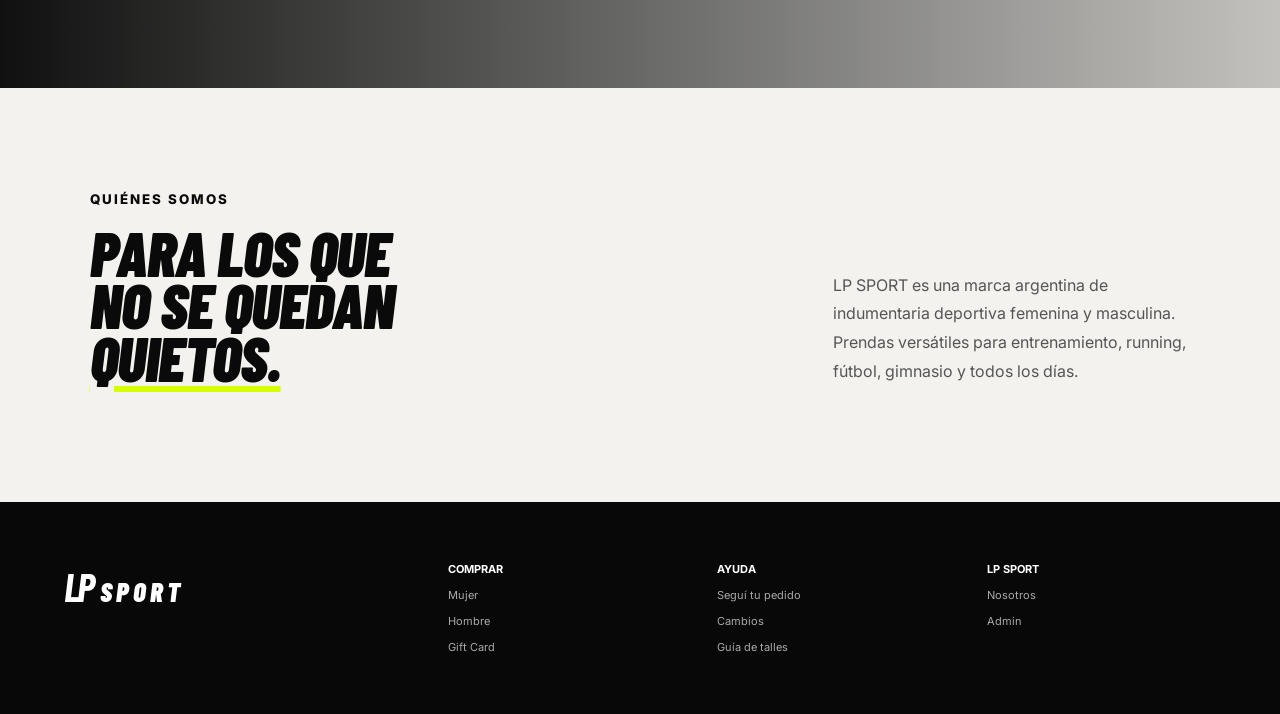
==== commit 411e17da: "Corregir enlaces clickeables de portada y secciones" ====
--- a/index.html
+++ b/index.html
@@ -1,9 +1,9 @@
-<!doctype html><html lang="es"><head><meta charset="utf-8"><meta name="viewport" content="width=device-width,initial-scale=1"><title>LP SPORT | Indumentaria deportiva</title><link href="https://fonts.googleapis.com/css2?family=Barlow+Condensed:ital,wght@0,700;0,900;1,900&family=Inter:wght@400;600;800&display=swap" rel="stylesheet"><link rel="stylesheet" href="styles.css"><link rel="stylesheet" href="portada.css?v=2"></head><body>
+<!doctype html><html lang="es"><head><meta charset="utf-8"><meta name="viewport" content="width=device-width,initial-scale=1"><title>LP SPORT | Indumentaria deportiva</title><link href="https://fonts.googleapis.com/css2?family=Barlow+Condensed:ital,wght@0,700;0,900;1,900&family=Inter:wght@400;600;800&display=swap" rel="stylesheet"><link rel="stylesheet" href="styles.css"><link rel="stylesheet" href="portada.css?v=4"></head><body>
 <div class="top">ENVÍOS A TODO EL PAÍS · 3 CUOTAS SIN INTERÉS · CAMBIOS FÁCILES</div><header><a class="brand" href="#"><b>LP</b> SPORT</a><nav><a href="#mujer">MUJER</a><a href="#hombre">HOMBRE</a><a href="#gift">GIFT CARD</a><a href="#nosotros">NOSOTROS</a></nav><div><button onclick="openTrack()">⌖</button><button class="bag" onclick="openCart()">BOLSA <b id="count">0</b></button></div></header>
 <section class="hero"><div class="heroLinks" aria-label="Navegación de portada"><a class="hl inicio" href="#" aria-label="Inicio"></a><a class="hl hombre" href="#hombre" aria-label="Hombre"></a><a class="hl mujer" href="#mujer" aria-label="Mujer"></a><a class="hl ninos" href="#ninos" aria-label="Niños"></a><a class="hl colecciones" href="#colecciones" aria-label="Colecciones"></a><a class="hl nosotros" href="#nosotros" aria-label="Nosotros"></a><a class="hl contacto" href="#contacto" aria-label="Contacto"></a></div><div class="heroText"><small>LP SPORT · DROP 01</small><h1>HECHO PARA<br><i>MOVERTE.</i></h1><p>Indumentaria deportiva femenina y masculina para entrenar fuerte y vivir en movimiento.</p><a class="btn" href="#mujer">COMPRAR MUJER →</a><a class="btn ghost" href="#hombre">COMPRAR HOMBRE →</a></div></section>
 <div class="ticker">TRAIN HARDER · MOVE BETTER · LP SPORT · SIN EXCUSAS · TRAIN HARDER · MOVE BETTER · LP SPORT</div>
 <section class="statement"><small>LP SPORT / ARGENTINA</small><h2>RENDIMIENTO QUE SE VE.<br>CONFORT QUE <i>SE SIENTE.</i></h2></section>
-<section class="shop" id="colecciones"><span id="ninos" class="anchor-target"></span><div id="mujer-anchor"></div><div class="title" style="display:none"></div></section><section class="shop" id="mujer"><div class="title"><div><small>LP / WOMEN</small><h2>MUJER</h2></div><span>NUEVA COLECCIÓN →</span></div><div class="grid" id="women"></div></section>
+<section class="shop" id="colecciones"><div class="title"><div><small>LP / COLLECTIONS</small><h2>COLECCIONES</h2></div></div><p>Descubrí las colecciones LP SPORT para toda la familia.</p></section><section class="shop black" id="ninos"><div class="title"><div><small>LP / KIDS</small><h2>NIÑOS</h2></div></div><p>Próximamente: colección deportiva LP SPORT Kids.</p></section><section class="shop" id="mujer"><div class="title"><div><small>LP / WOMEN</small><h2>MUJER</h2></div><span>NUEVA COLECCIÓN →</span></div><div class="grid" id="women"></div></section>
 <section class="duo"><div class="tile woman"><div><small>LP WOMEN</small><h2>FUERTE<br>ES TU ESTILO.</h2><a class="btn" href="#mujer">DESCUBRIR →</a></div></div><div class="tile man"><div><small>LP MEN</small><h2>NO HAY<br>LÍMITES.</h2><a class="btn" href="#hombre">DESCUBRIR →</a></div></div></section>
 <section class="shop black" id="hombre"><div class="title"><div><small>LP / MEN</small><h2>HOMBRE</h2></div><span>ENTRENÁ MÁS →</span></div><div class="grid" id="men"></div></section>
 <section class="perks"><div><b>01</b><h3>ENVÍOS A TODO EL PAÍS</h3><p>Seguimiento de tu pedido desde la compra hasta la entrega.</p></div><div><b>02</b><h3>PAGO SEGURO</h3><p>Tarjetas, transferencia y medios de pago configurables.</p></div><div><b>03</b><h3>CAMBIOS FÁCILES</h3><p>Elegí tu talle con tranquilidad. Te acompañamos.</p></div></section>
--- a/portada.css
+++ b/portada.css
@@ -36,8 +36,8 @@
  }
 }
 
-.heroLinks{position:absolute;inset:0;z-index:5;pointer-events:none}
-.heroLinks .hl{position:absolute;top:4%;height:8%;display:block;pointer-events:auto;background:transparent}
+.heroLinks{position:absolute;left:0;top:0;width:100%;height:100%;z-index:999;pointer-events:none}
+.heroLinks .hl{position:absolute;display:block;pointer-events:auto!important;cursor:pointer;z-index:1000;top:3%;height:12%;}
 .heroLinks .inicio{left:25%;width:5.5%}
 .heroLinks .hombre{left:31%;width:6.5%}
 .heroLinks .mujer{left:38%;width:5%}
@@ -47,3 +47,14 @@
 .heroLinks .contacto{left:66.5%;width:7.5%}
 .anchor-target{display:block;position:relative;top:-90px;visibility:hidden}
 @media(max-width:520px){.heroLinks .hl{top:3%;height:12%}}
+
+@media(max-width:850px){
+ .heroLinks .hl{top:2%;height:15%}
+ .heroLinks .inicio{left:24%;width:7%}
+ .heroLinks .hombre{left:30.5%;width:8%}
+ .heroLinks .mujer{left:38%;width:7%}
+ .heroLinks .ninos{left:44%;width:7%}
+ .heroLinks .colecciones{left:50%;width:10%}
+ .heroLinks .nosotros{left:59%;width:9%}
+ .heroLinks .contacto{left:67%;width:9%}
+}
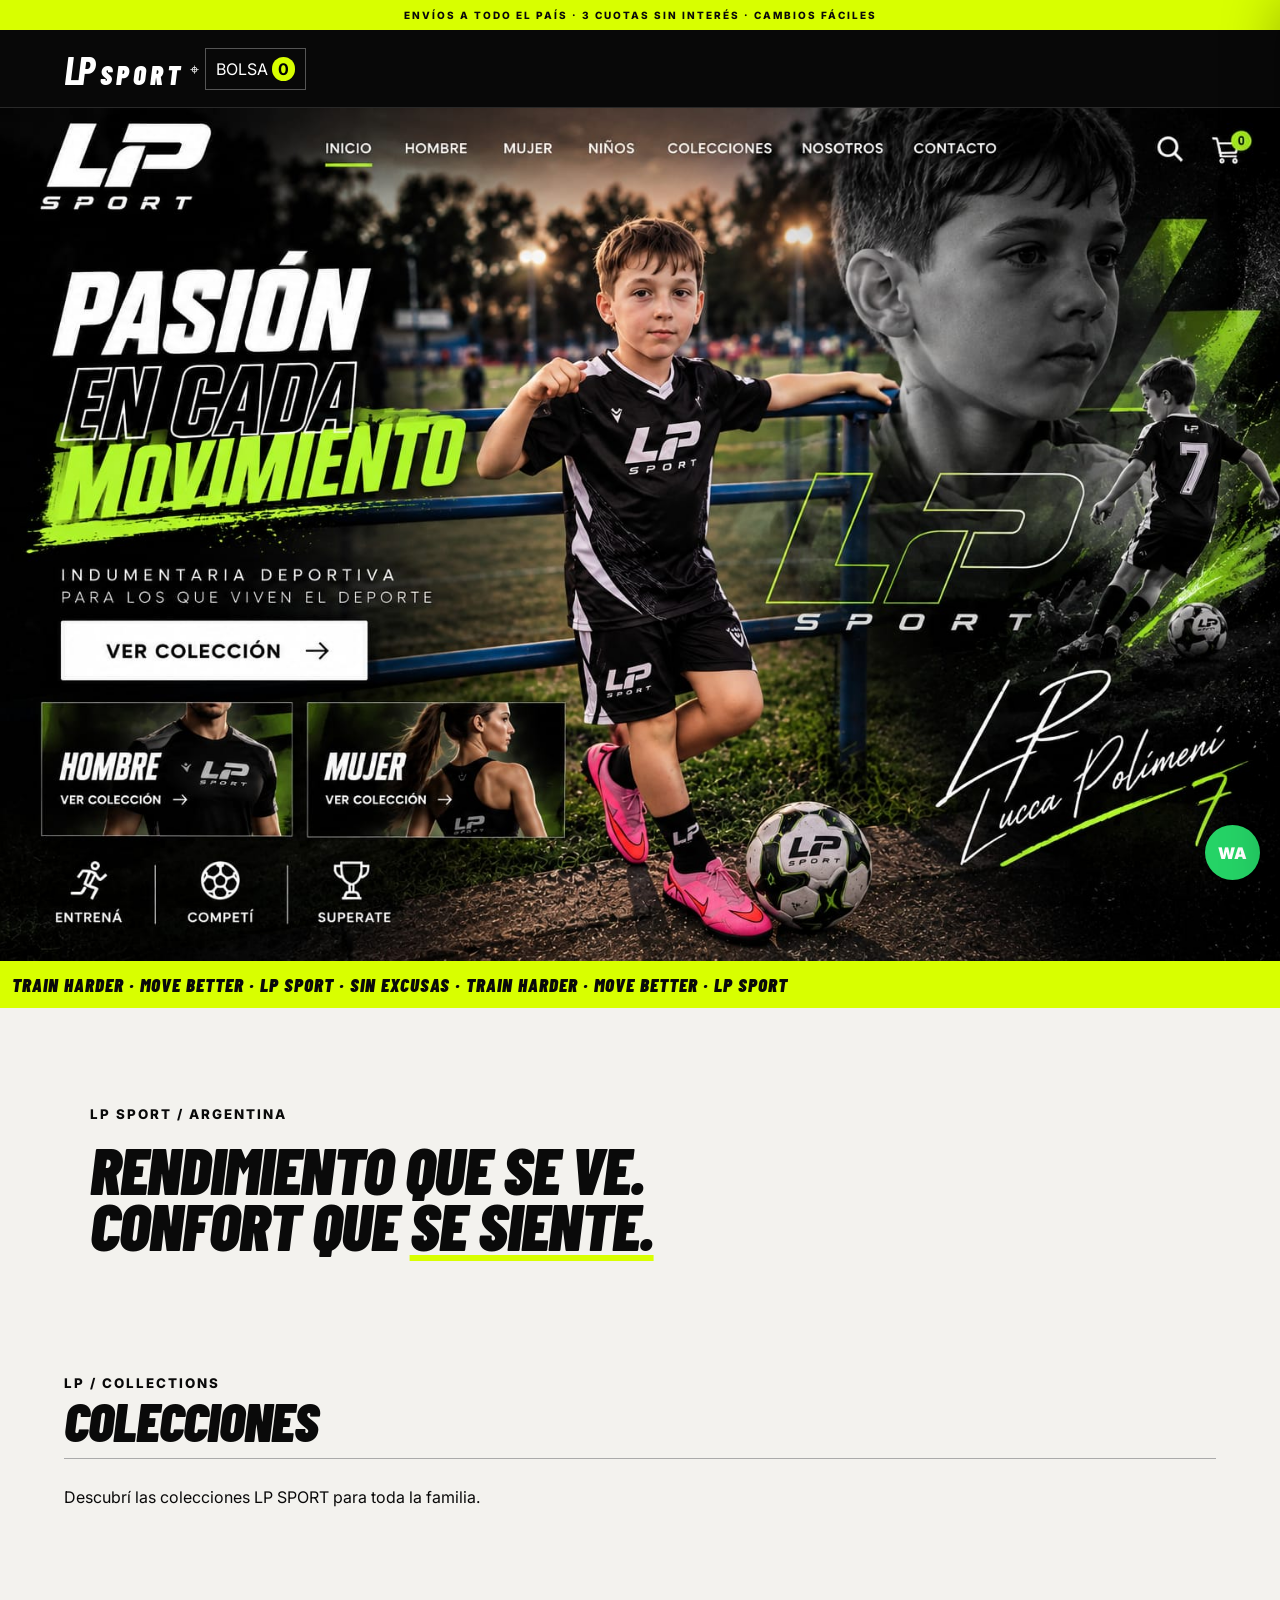
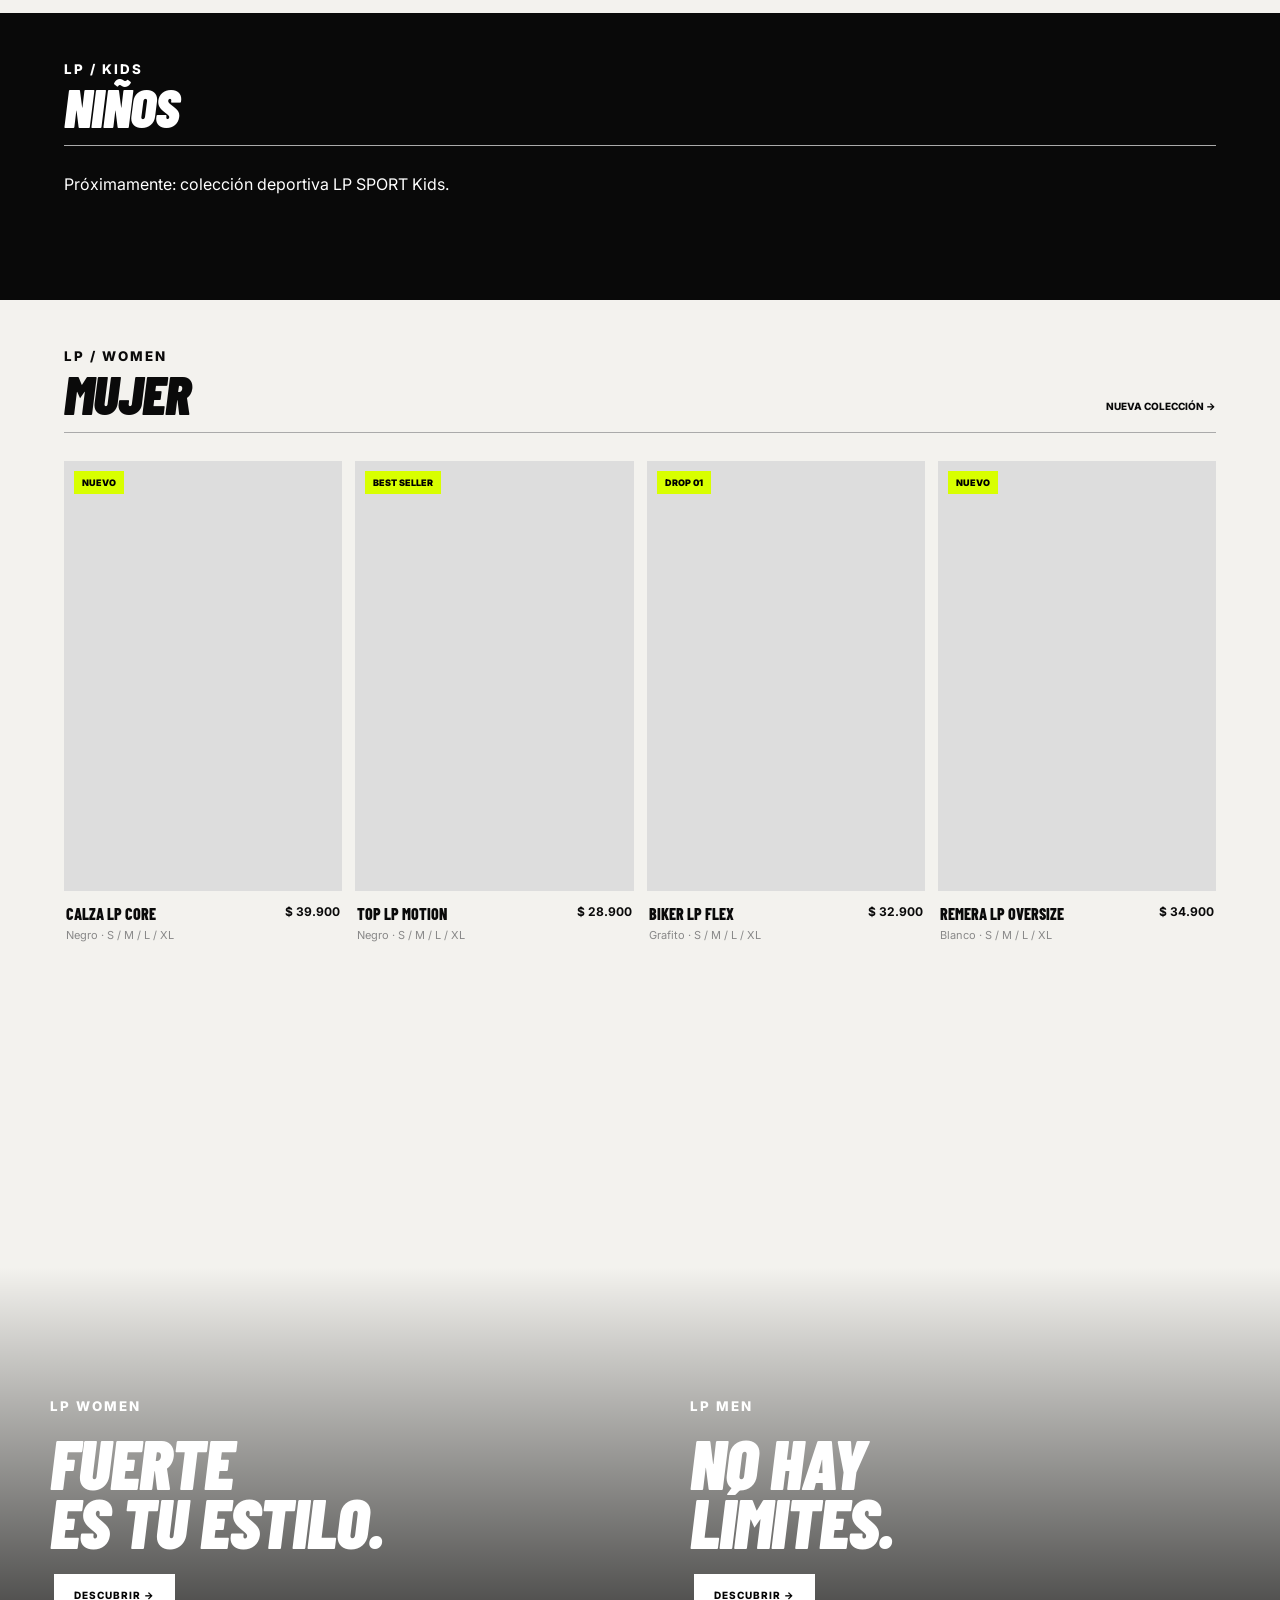
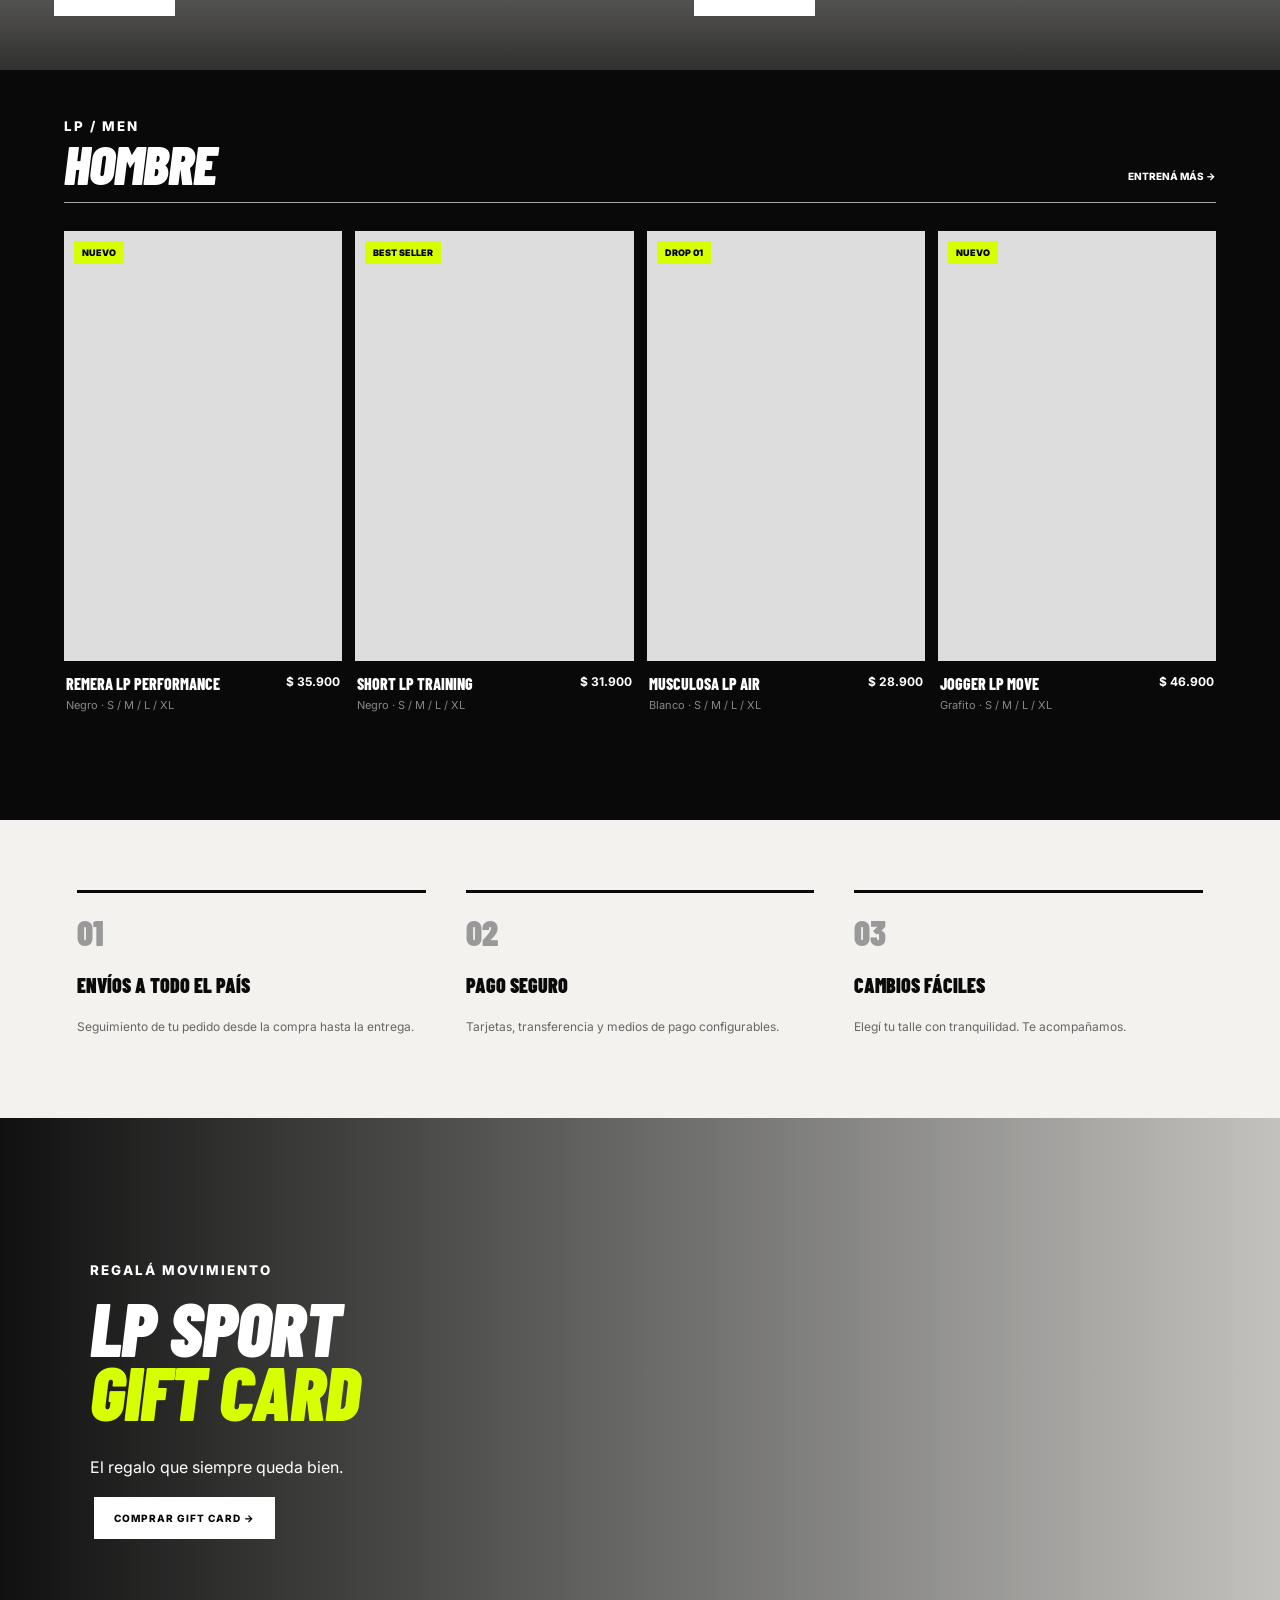
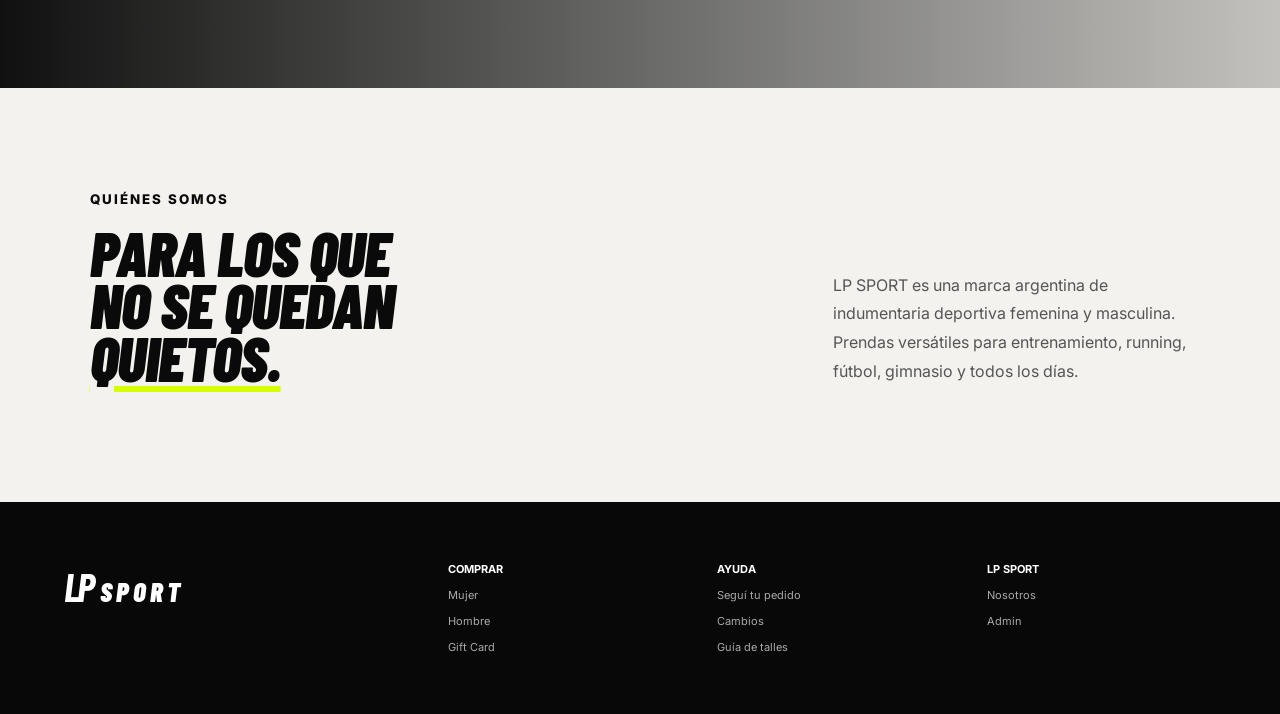
==== commit cc4db5af: "Quitar menu duplicado y dejar menu completo de portada" ====
--- a/index.html
+++ b/index.html
@@ -1,5 +1,5 @@
-<!doctype html><html lang="es"><head><meta charset="utf-8"><meta name="viewport" content="width=device-width,initial-scale=1"><title>LP SPORT | Indumentaria deportiva</title><link href="https://fonts.googleapis.com/css2?family=Barlow+Condensed:ital,wght@0,700;0,900;1,900&family=Inter:wght@400;600;800&display=swap" rel="stylesheet"><link rel="stylesheet" href="styles.css"><link rel="stylesheet" href="portada.css?v=4"></head><body>
-<div class="top">ENVÍOS A TODO EL PAÍS · 3 CUOTAS SIN INTERÉS · CAMBIOS FÁCILES</div><header><a class="brand" href="#"><b>LP</b> SPORT</a><nav><a href="#mujer">MUJER</a><a href="#hombre">HOMBRE</a><a href="#gift">GIFT CARD</a><a href="#nosotros">NOSOTROS</a></nav><div><button onclick="openTrack()">⌖</button><button class="bag" onclick="openCart()">BOLSA <b id="count">0</b></button></div></header>
+<!doctype html><html lang="es"><head><meta charset="utf-8"><meta name="viewport" content="width=device-width,initial-scale=1"><title>LP SPORT | Indumentaria deportiva</title><link href="https://fonts.googleapis.com/css2?family=Barlow+Condensed:ital,wght@0,700;0,900;1,900&family=Inter:wght@400;600;800&display=swap" rel="stylesheet"><link rel="stylesheet" href="styles.css"><link rel="stylesheet" href="portada.css?v=6"></head><body>
+<div class="top">ENVÍOS A TODO EL PAÍS · 3 CUOTAS SIN INTERÉS · CAMBIOS FÁCILES</div><header class="minimalHeader"><a class="brand" href="#"><b>LP</b> SPORT</a><div><button onclick="openTrack()">⌖</button><button class="bag" onclick="openCart()">BOLSA <b id="count">0</b></button></div></header>
 <section class="hero"><div class="heroLinks" aria-label="Navegación de portada"><a class="hl inicio" href="#" aria-label="Inicio"></a><a class="hl hombre" href="#hombre" aria-label="Hombre"></a><a class="hl mujer" href="#mujer" aria-label="Mujer"></a><a class="hl ninos" href="#ninos" aria-label="Niños"></a><a class="hl colecciones" href="#colecciones" aria-label="Colecciones"></a><a class="hl nosotros" href="#nosotros" aria-label="Nosotros"></a><a class="hl contacto" href="#contacto" aria-label="Contacto"></a></div><div class="heroText"><small>LP SPORT · DROP 01</small><h1>HECHO PARA<br><i>MOVERTE.</i></h1><p>Indumentaria deportiva femenina y masculina para entrenar fuerte y vivir en movimiento.</p><a class="btn" href="#mujer">COMPRAR MUJER →</a><a class="btn ghost" href="#hombre">COMPRAR HOMBRE →</a></div></section>
 <div class="ticker">TRAIN HARDER · MOVE BETTER · LP SPORT · SIN EXCUSAS · TRAIN HARDER · MOVE BETTER · LP SPORT</div>
 <section class="statement"><small>LP SPORT / ARGENTINA</small><h2>RENDIMIENTO QUE SE VE.<br>CONFORT QUE <i>SE SIENTE.</i></h2></section>
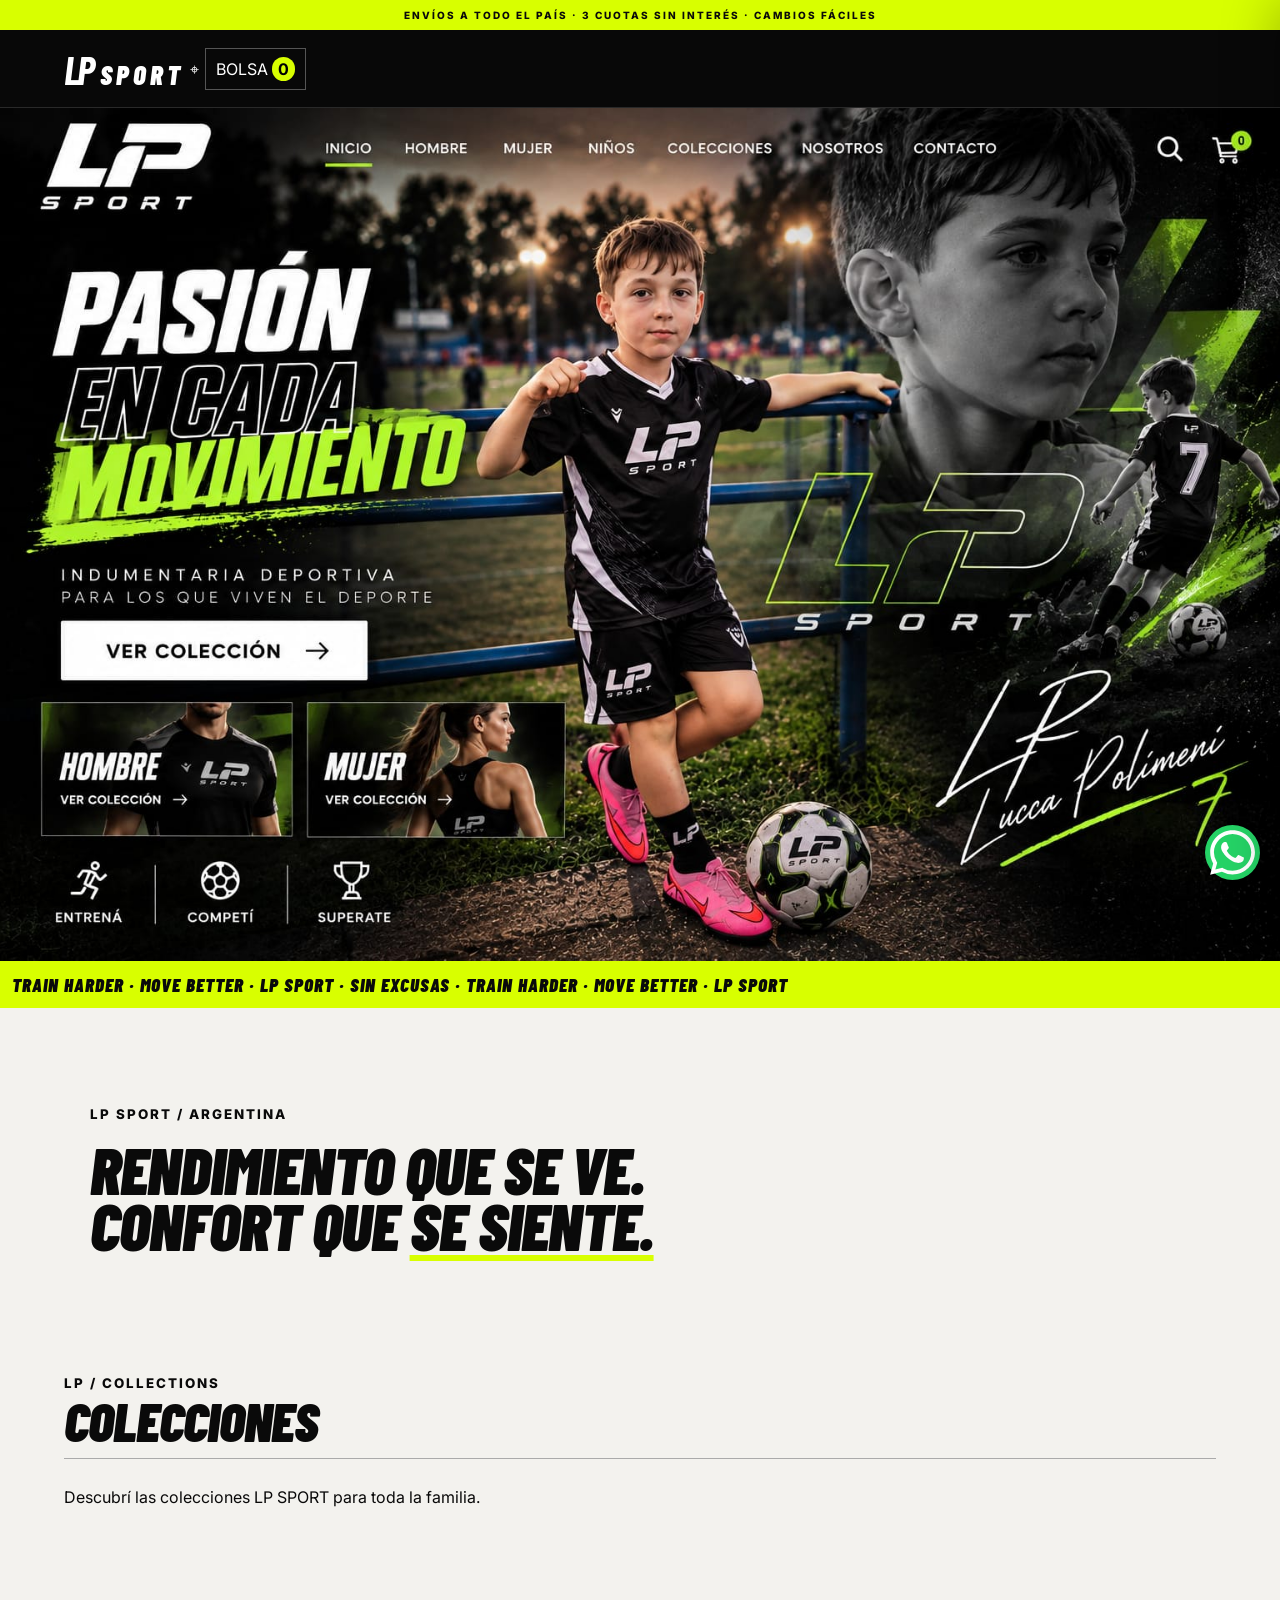
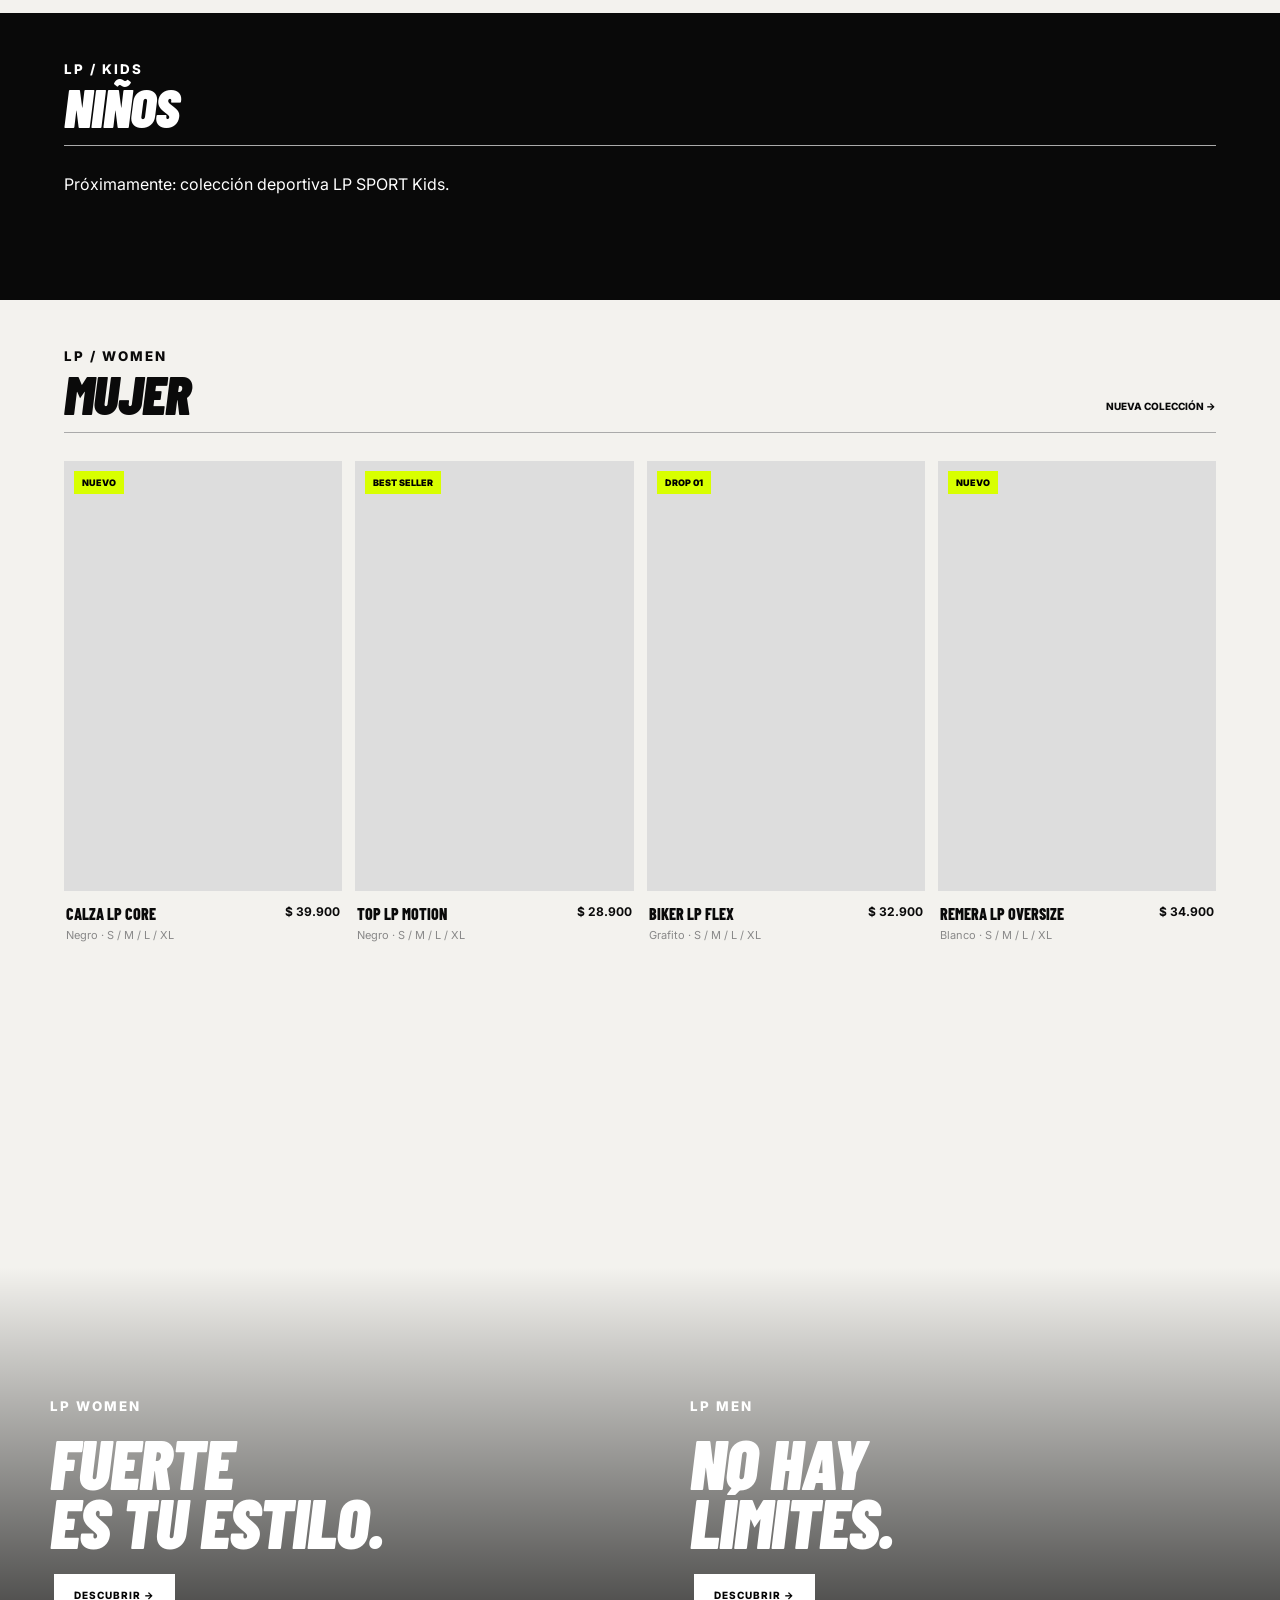
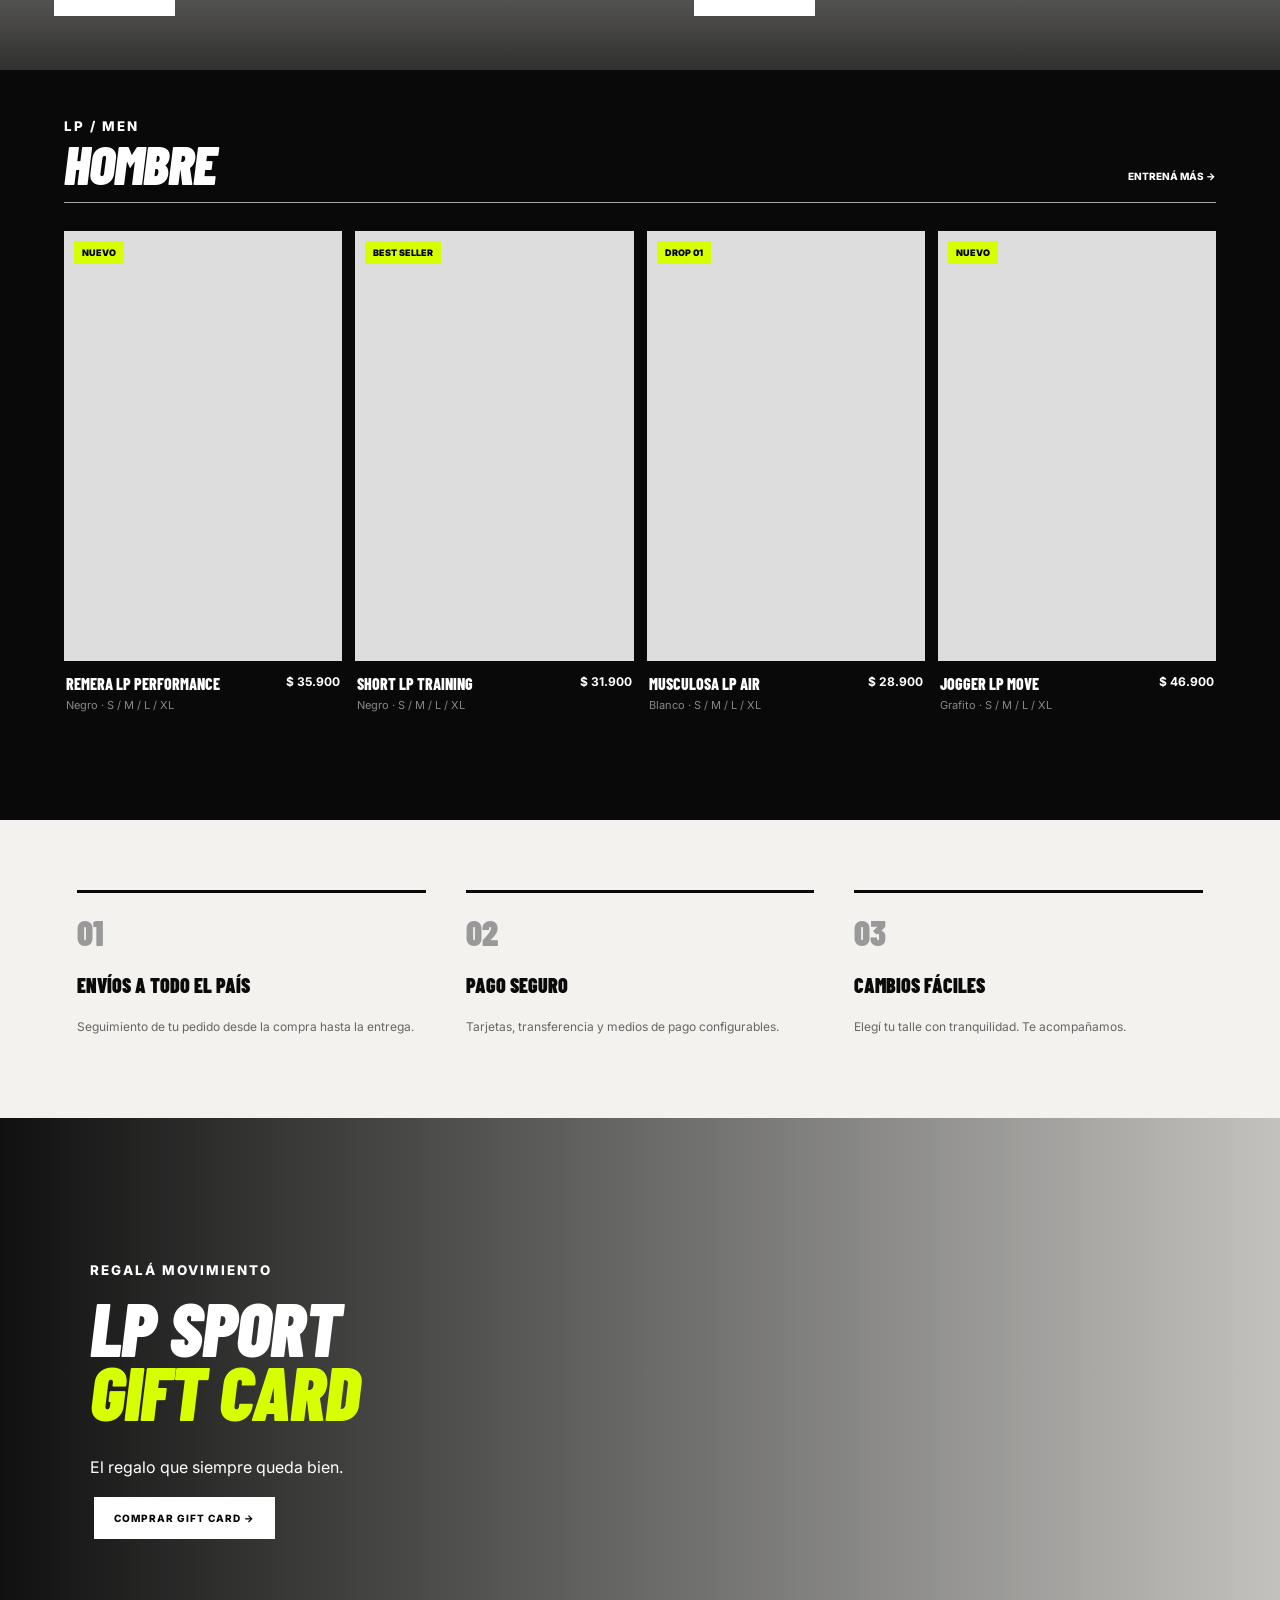
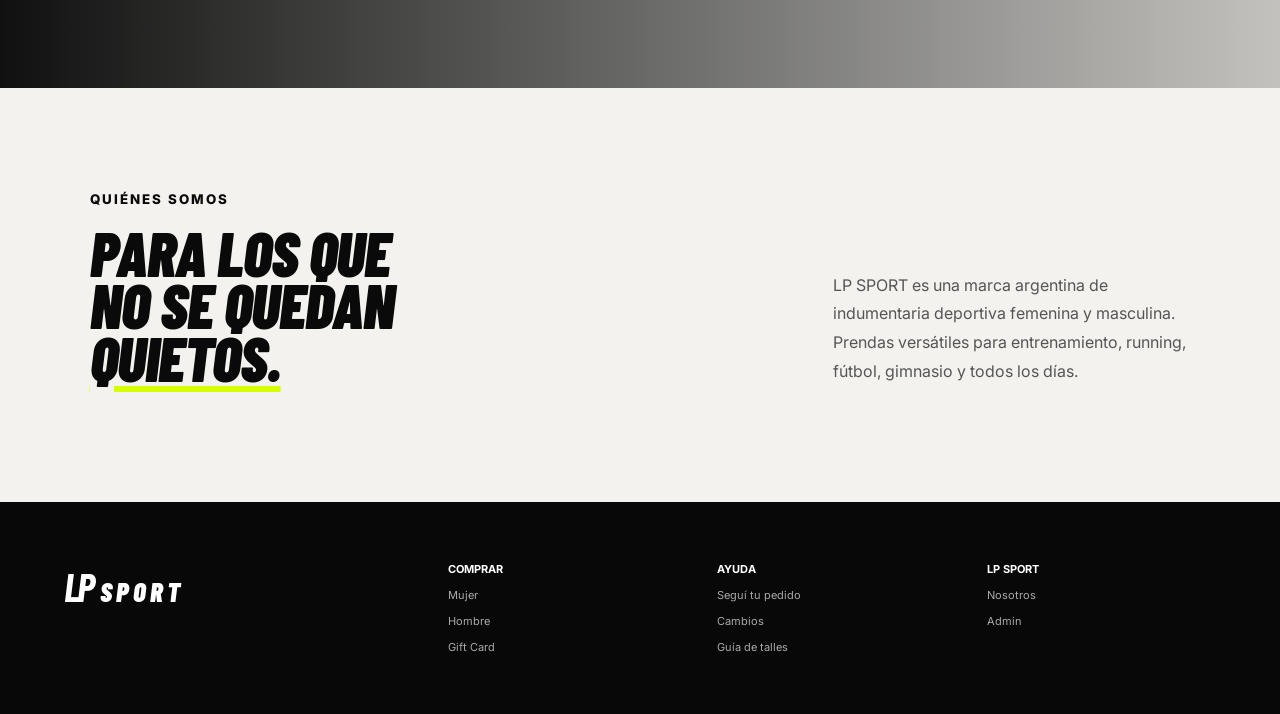
==== commit 0485b78e: "Actualizar WhatsApp de ventas e icono oficial" ====
--- a/index.html
+++ b/index.html
@@ -10,7 +10,7 @@
 <section class="gift" id="gift"><small>REGALÁ MOVIMIENTO</small><h2>LP SPORT<br><i>GIFT CARD</i></h2><p>El regalo que siempre queda bien.</p><button class="btn" onclick="gift()">COMPRAR GIFT CARD →</button></section>
 <section class="about" id="nosotros"><div><small>QUIÉNES SOMOS</small><h2>PARA LOS QUE<br>NO SE QUEDAN<br><i>QUIETOS.</i></h2></div><p>LP SPORT es una marca argentina de indumentaria deportiva femenina y masculina. Prendas versátiles para entrenamiento, running, fútbol, gimnasio y todos los días.</p></section>
 <footer id="contacto"><div class="brand"><b>LP</b> SPORT</div><div><b>COMPRAR</b><a href="#mujer">Mujer</a><a href="#hombre">Hombre</a><a href="#gift">Gift Card</a></div><div><b>AYUDA</b><a href="#" onclick="openTrack()">Seguí tu pedido</a><a href="#">Cambios</a><a href="#">Guía de talles</a></div><div><b>LP SPORT</b><a href="#nosotros">Nosotros</a><a href="admin.html">Admin</a></div></footer>
-<a class="wa" href="https://wa.me/5491100000000?text=Hola%20LP%20SPORT" target="_blank">WA</a>
+<a class="wa" href="https://wa.me/5491144345031?text=Hola%20LP%20SPORT" target="_blank" aria-label="WhatsApp ventas"><svg viewBox="0 0 32 32" aria-hidden="true"><path fill="currentColor" d="M16.04 3C8.86 3 3.02 8.79 3.02 15.91c0 2.28.6 4.5 1.74 6.45L3 29l6.84-1.78a13.08 13.08 0 0 0 6.19 1.57h.01c7.18 0 13.02-5.79 13.02-12.91C29.06 8.79 23.22 3 16.04 3Zm0 23.61h-.01a10.9 10.9 0 0 1-5.55-1.51l-.4-.24-4.06 1.06 1.08-3.93-.26-.4a10.7 10.7 0 0 1-1.66-5.68c0-5.92 4.87-10.74 10.86-10.74 5.99 0 10.86 4.82 10.86 10.74 0 5.92-4.87 10.7-10.86 10.7Zm5.96-8.03c-.33-.16-1.93-.94-2.23-1.05-.3-.11-.52-.16-.74.16-.22.32-.85 1.05-1.04 1.27-.19.22-.38.24-.71.08-.33-.16-1.38-.5-2.63-1.6-.97-.86-1.63-1.92-1.82-2.24-.19-.32-.02-.5.14-.66.15-.14.33-.38.49-.57.16-.19.22-.32.33-.54.11-.22.05-.41-.03-.57-.08-.16-.74-1.76-1.01-2.41-.27-.64-.54-.55-.74-.56h-.63c-.22 0-.57.08-.87.41-.3.32-1.14 1.1-1.14 2.68 0 1.58 1.17 3.11 1.33 3.32.16.22 2.3 3.48 5.58 4.88.78.33 1.39.53 1.86.68.78.25 1.49.21 2.05.13.63-.09 1.93-.78 2.2-1.53.27-.75.27-1.4.19-1.53-.08-.14-.3-.22-.63-.38Z"/></svg></a>
 <aside id="cart"><div class="asideHead"><h2>TU BOLSA</h2><button onclick="closeCart()">×</button></div><div id="items"></div><div class="total"><span>SUBTOTAL</span><b id="subtotal">$0</b><button class="pay" onclick="checkout()">FINALIZAR COMPRA →</button></div></aside>
 <div class="modal" id="modal"><div class="box"><button class="x" onclick="closeModal()">×</button><div id="modalBody"></div></div></div>
 <script src="app.js"></script></body></html>
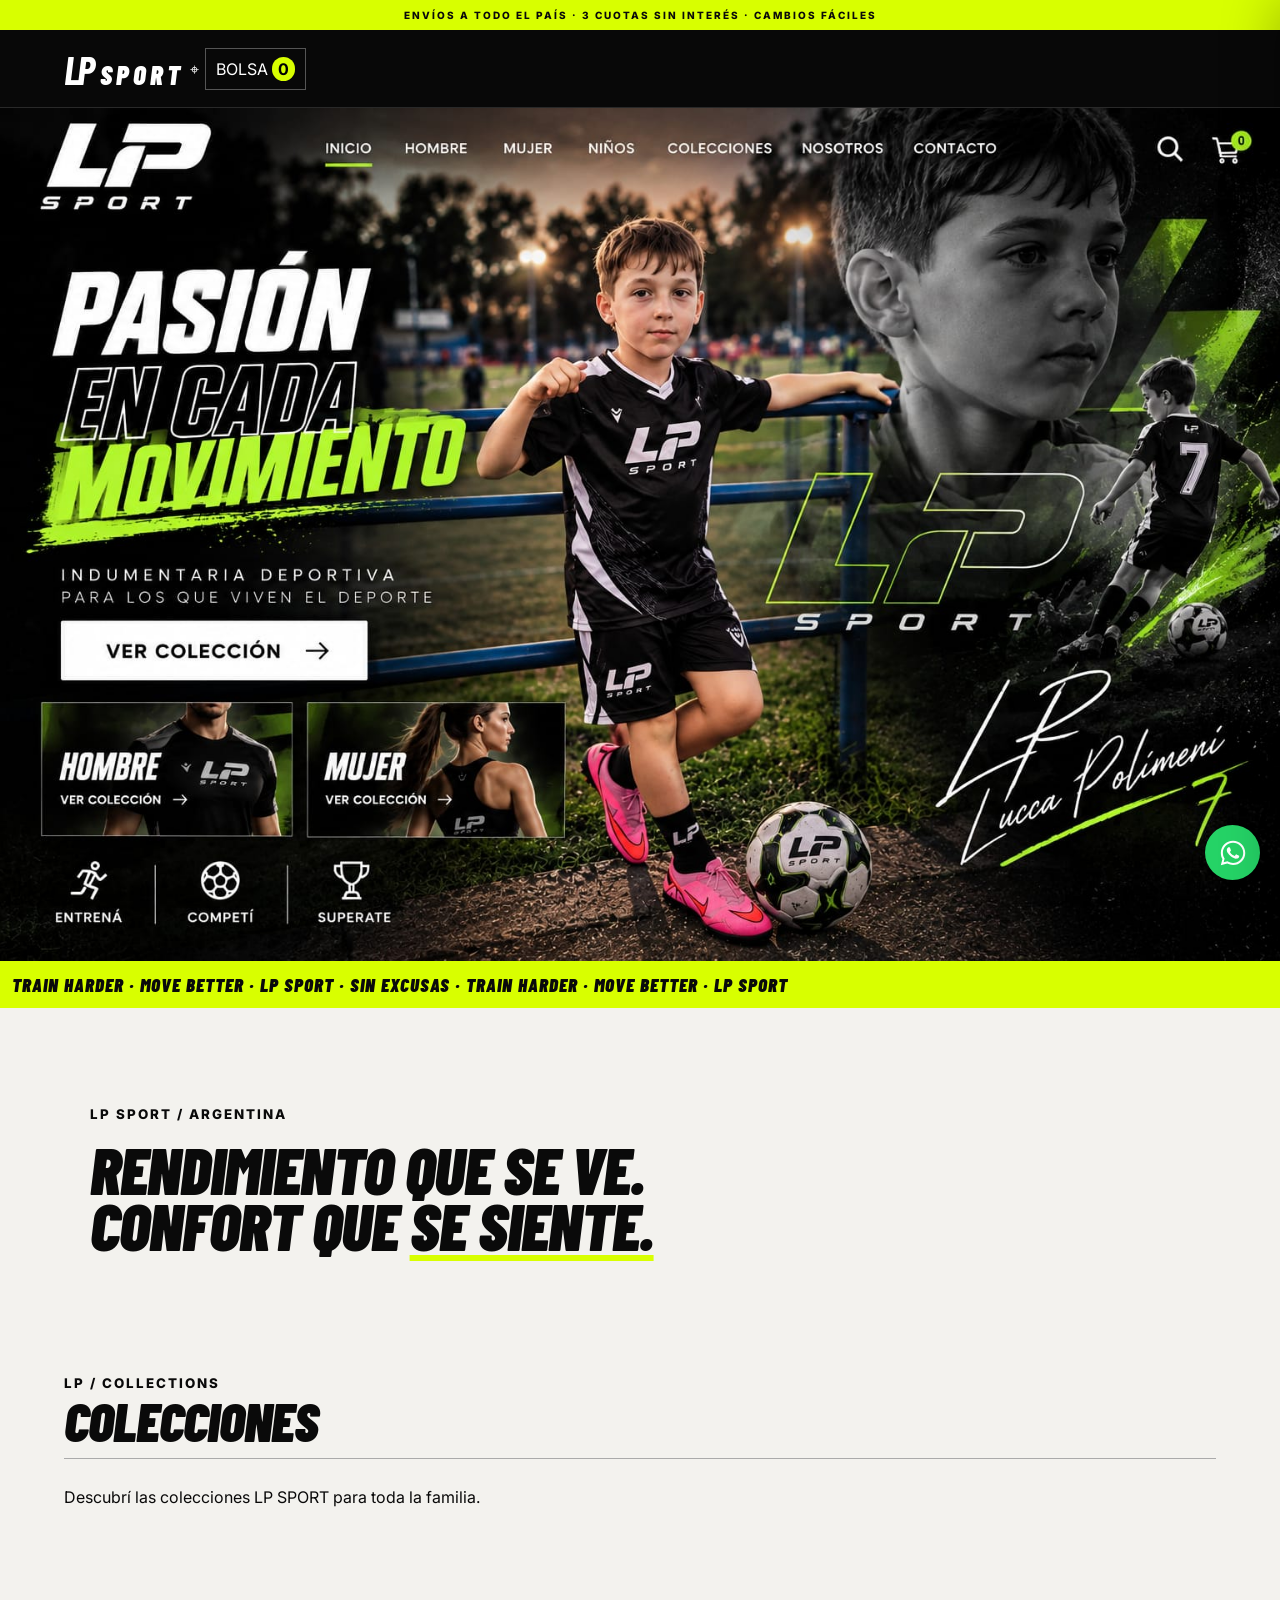
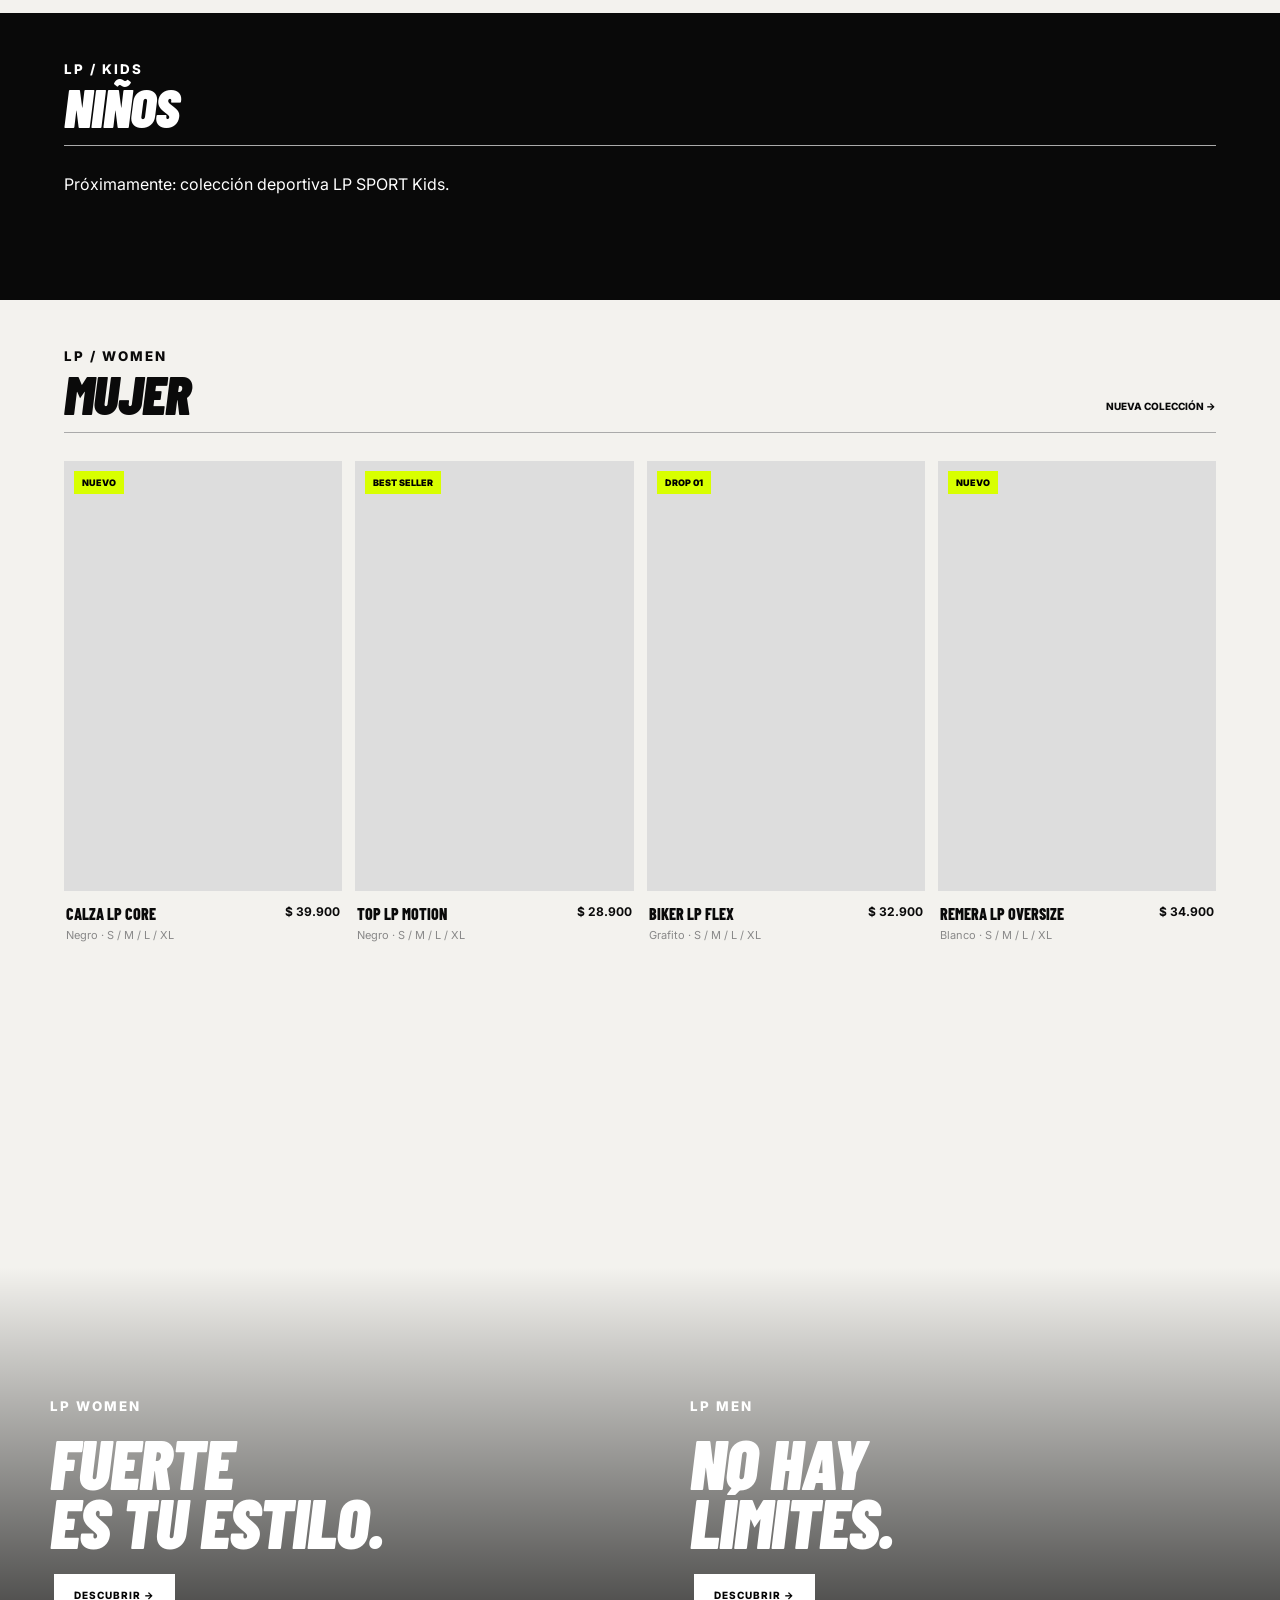
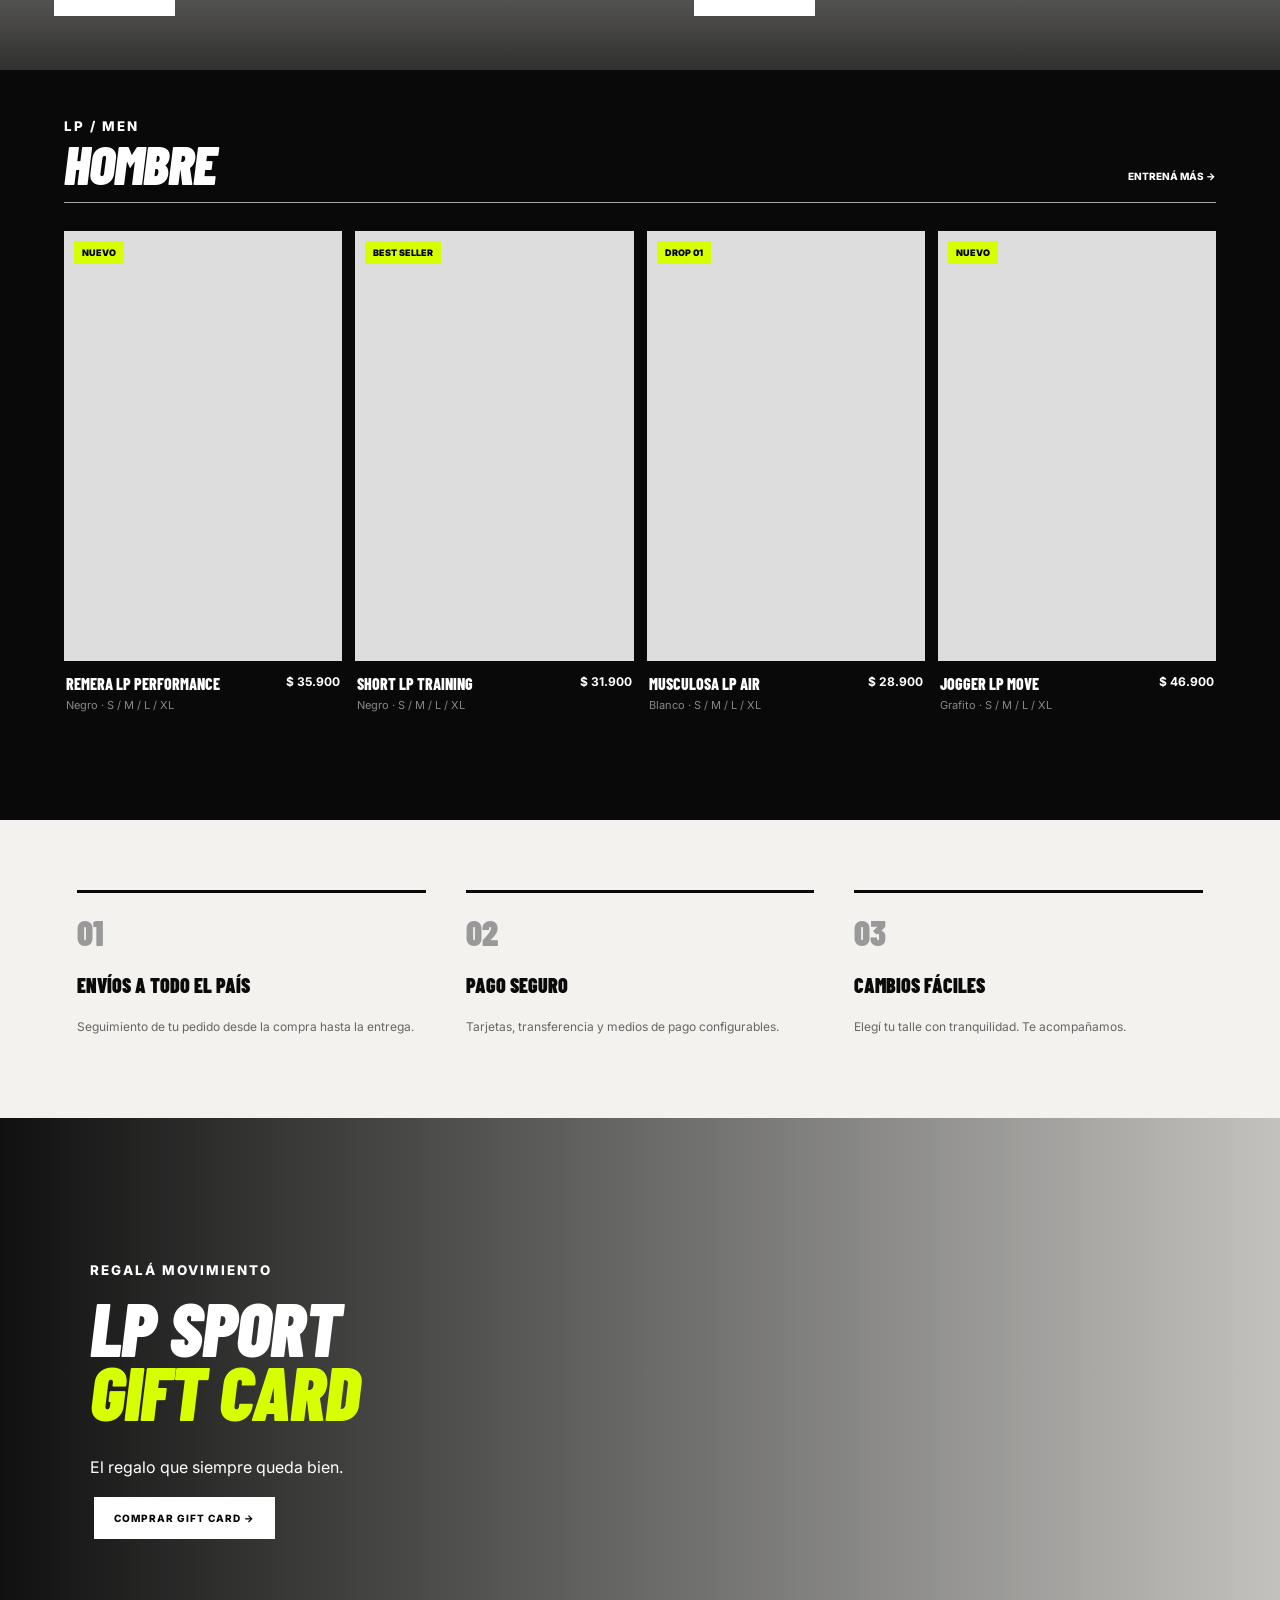
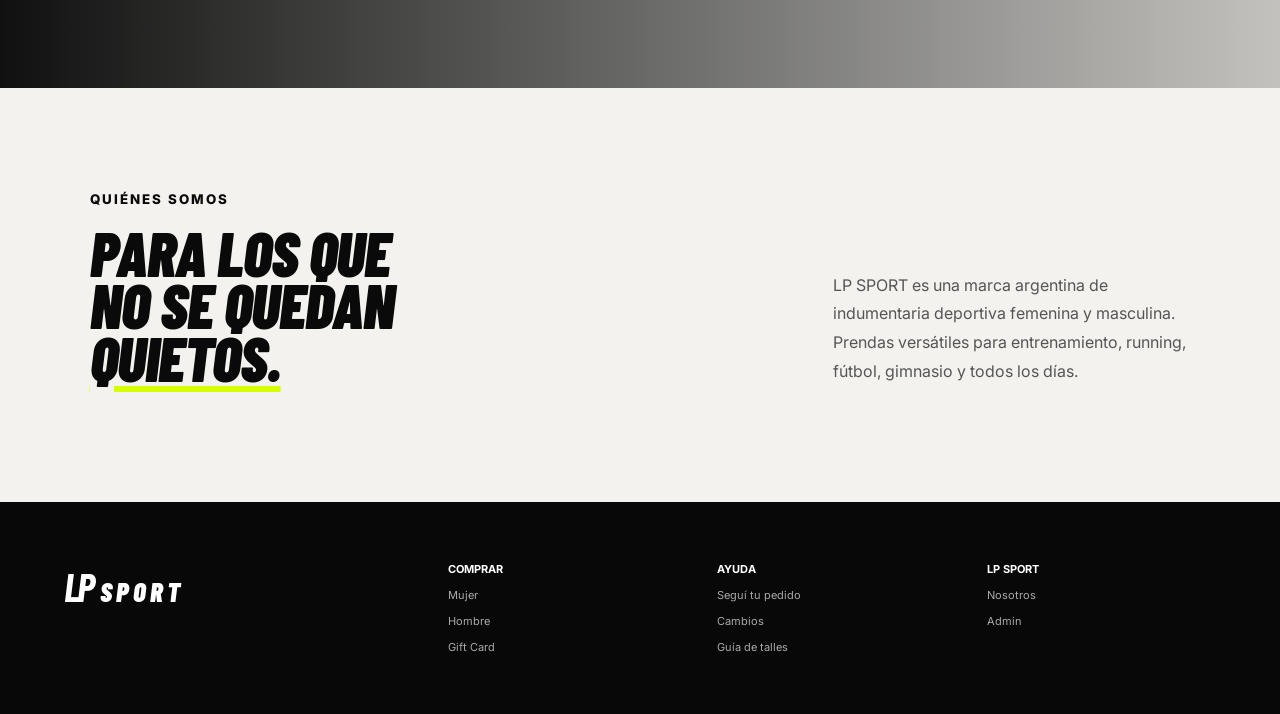
==== commit c26baf29: "Actualizar mensaje inicial de WhatsApp ventas" ====
--- a/index.html
+++ b/index.html
@@ -10,7 +10,7 @@
 <section class="gift" id="gift"><small>REGALÁ MOVIMIENTO</small><h2>LP SPORT<br><i>GIFT CARD</i></h2><p>El regalo que siempre queda bien.</p><button class="btn" onclick="gift()">COMPRAR GIFT CARD →</button></section>
 <section class="about" id="nosotros"><div><small>QUIÉNES SOMOS</small><h2>PARA LOS QUE<br>NO SE QUEDAN<br><i>QUIETOS.</i></h2></div><p>LP SPORT es una marca argentina de indumentaria deportiva femenina y masculina. Prendas versátiles para entrenamiento, running, fútbol, gimnasio y todos los días.</p></section>
 <footer id="contacto"><div class="brand"><b>LP</b> SPORT</div><div><b>COMPRAR</b><a href="#mujer">Mujer</a><a href="#hombre">Hombre</a><a href="#gift">Gift Card</a></div><div><b>AYUDA</b><a href="#" onclick="openTrack()">Seguí tu pedido</a><a href="#">Cambios</a><a href="#">Guía de talles</a></div><div><b>LP SPORT</b><a href="#nosotros">Nosotros</a><a href="admin.html">Admin</a></div></footer>
-<a class="wa" href="https://wa.me/5491144345031?text=Hola%20LP%20SPORT" target="_blank" aria-label="WhatsApp ventas"><svg viewBox="0 0 32 32" aria-hidden="true"><path fill="currentColor" d="M16.04 3C8.86 3 3.02 8.79 3.02 15.91c0 2.28.6 4.5 1.74 6.45L3 29l6.84-1.78a13.08 13.08 0 0 0 6.19 1.57h.01c7.18 0 13.02-5.79 13.02-12.91C29.06 8.79 23.22 3 16.04 3Zm0 23.61h-.01a10.9 10.9 0 0 1-5.55-1.51l-.4-.24-4.06 1.06 1.08-3.93-.26-.4a10.7 10.7 0 0 1-1.66-5.68c0-5.92 4.87-10.74 10.86-10.74 5.99 0 10.86 4.82 10.86 10.74 0 5.92-4.87 10.7-10.86 10.7Zm5.96-8.03c-.33-.16-1.93-.94-2.23-1.05-.3-.11-.52-.16-.74.16-.22.32-.85 1.05-1.04 1.27-.19.22-.38.24-.71.08-.33-.16-1.38-.5-2.63-1.6-.97-.86-1.63-1.92-1.82-2.24-.19-.32-.02-.5.14-.66.15-.14.33-.38.49-.57.16-.19.22-.32.33-.54.11-.22.05-.41-.03-.57-.08-.16-.74-1.76-1.01-2.41-.27-.64-.54-.55-.74-.56h-.63c-.22 0-.57.08-.87.41-.3.32-1.14 1.1-1.14 2.68 0 1.58 1.17 3.11 1.33 3.32.16.22 2.3 3.48 5.58 4.88.78.33 1.39.53 1.86.68.78.25 1.49.21 2.05.13.63-.09 1.93-.78 2.2-1.53.27-.75.27-1.4.19-1.53-.08-.14-.3-.22-.63-.38Z"/></svg></a>
+<a class="wa" href="https://wa.me/5491144345031?text=Hola%20LP%20sport%20necesito%20ayuda%21%21%21" target="_blank" aria-label="WhatsApp ventas"><svg viewBox="0 0 32 32" aria-hidden="true"><path fill="currentColor" d="M16.04 3C8.86 3 3.02 8.79 3.02 15.91c0 2.28.6 4.5 1.74 6.45L3 29l6.84-1.78a13.08 13.08 0 0 0 6.19 1.57h.01c7.18 0 13.02-5.79 13.02-12.91C29.06 8.79 23.22 3 16.04 3Zm0 23.61h-.01a10.9 10.9 0 0 1-5.55-1.51l-.4-.24-4.06 1.06 1.08-3.93-.26-.4a10.7 10.7 0 0 1-1.66-5.68c0-5.92 4.87-10.74 10.86-10.74 5.99 0 10.86 4.82 10.86 10.74 0 5.92-4.87 10.7-10.86 10.7Zm5.96-8.03c-.33-.16-1.93-.94-2.23-1.05-.3-.11-.52-.16-.74.16-.22.32-.85 1.05-1.04 1.27-.19.22-.38.24-.71.08-.33-.16-1.38-.5-2.63-1.6-.97-.86-1.63-1.92-1.82-2.24-.19-.32-.02-.5.14-.66.15-.14.33-.38.49-.57.16-.19.22-.32.33-.54.11-.22.05-.41-.03-.57-.08-.16-.74-1.76-1.01-2.41-.27-.64-.54-.55-.74-.56h-.63c-.22 0-.57.08-.87.41-.3.32-1.14 1.1-1.14 2.68 0 1.58 1.17 3.11 1.33 3.32.16.22 2.3 3.48 5.58 4.88.78.33 1.39.53 1.86.68.78.25 1.49.21 2.05.13.63-.09 1.93-.78 2.2-1.53.27-.75.27-1.4.19-1.53-.08-.14-.3-.22-.63-.38Z"/></svg></a>
 <aside id="cart"><div class="asideHead"><h2>TU BOLSA</h2><button onclick="closeCart()">×</button></div><div id="items"></div><div class="total"><span>SUBTOTAL</span><b id="subtotal">$0</b><button class="pay" onclick="checkout()">FINALIZAR COMPRA →</button></div></aside>
 <div class="modal" id="modal"><div class="box"><button class="x" onclick="closeModal()">×</button><div id="modalBody"></div></div></div>
 <script src="app.js"></script></body></html>
--- a/portada.css
+++ b/portada.css
@@ -58,3 +58,5 @@
  .heroLinks .nosotros{left:59%;width:9%}
  .heroLinks .contacto{left:67%;width:9%}
 }
+
+.wa svg{width:30px;height:30px;display:block}
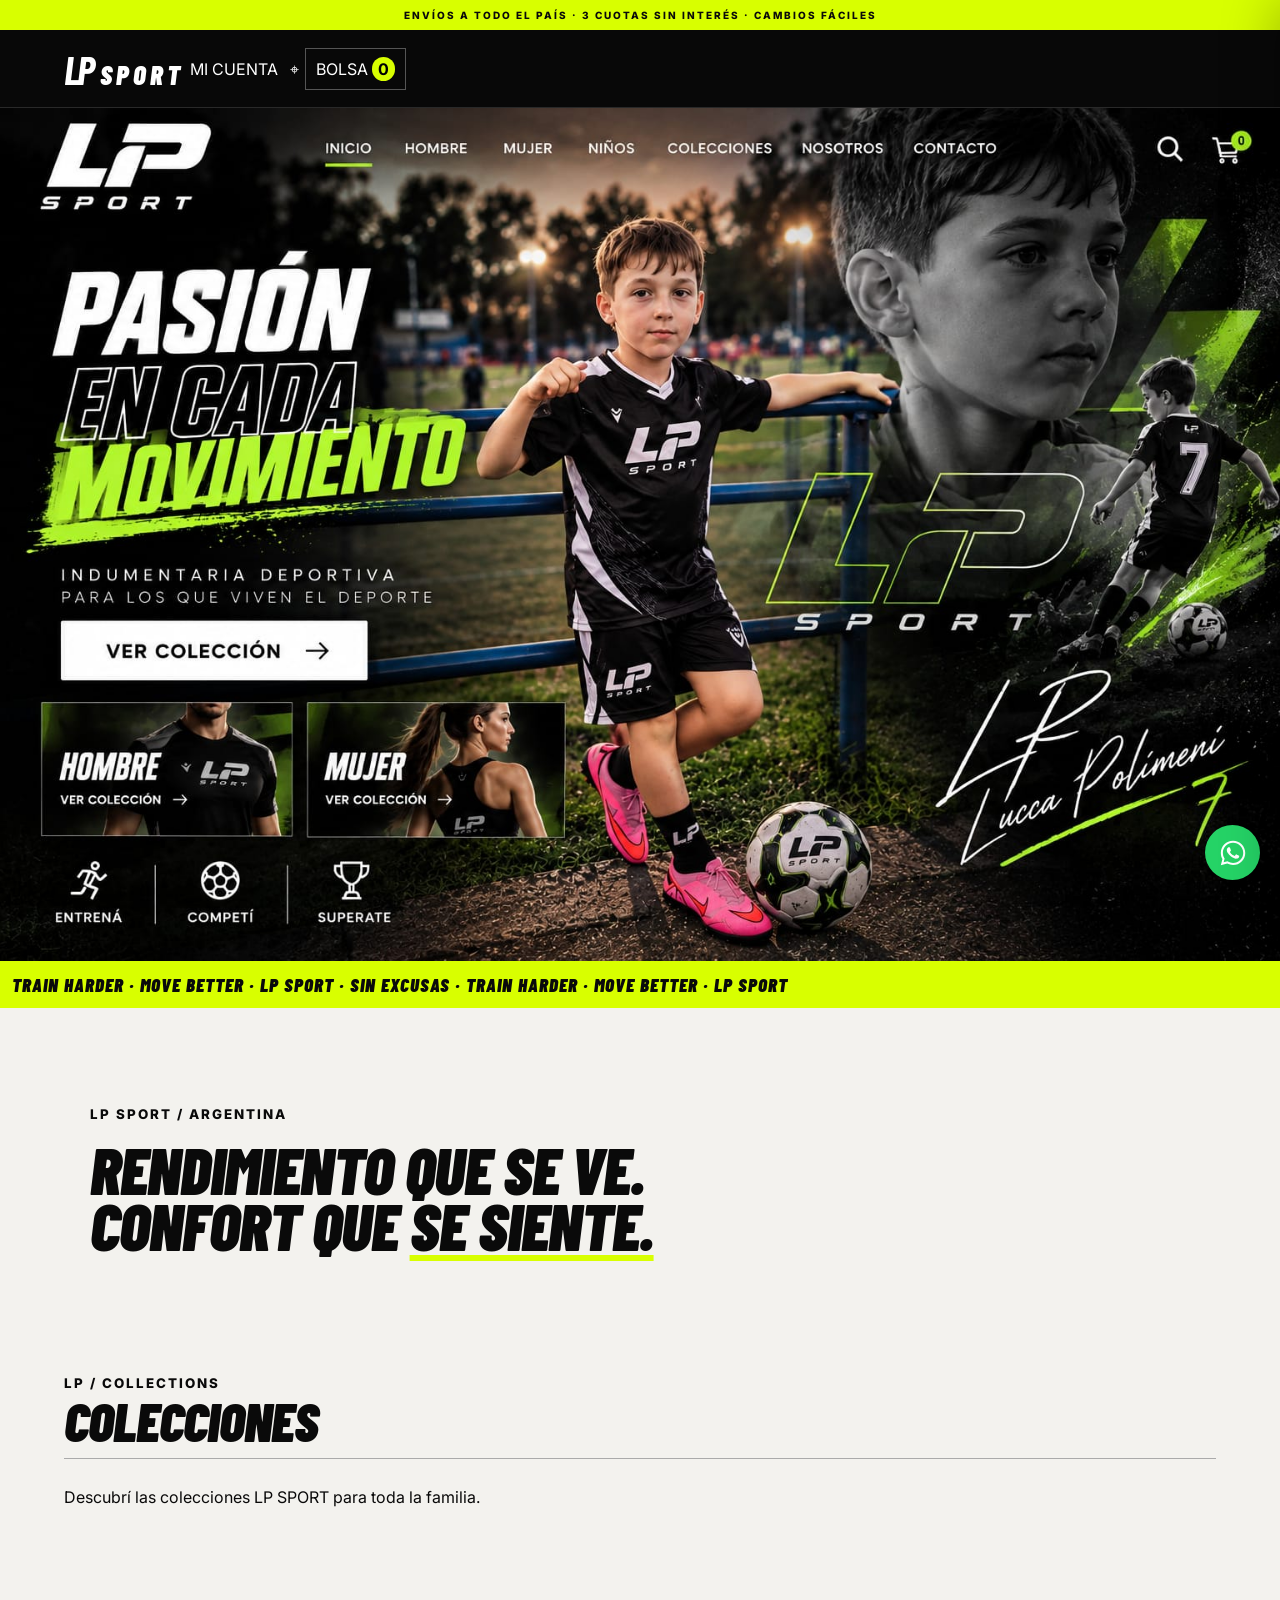
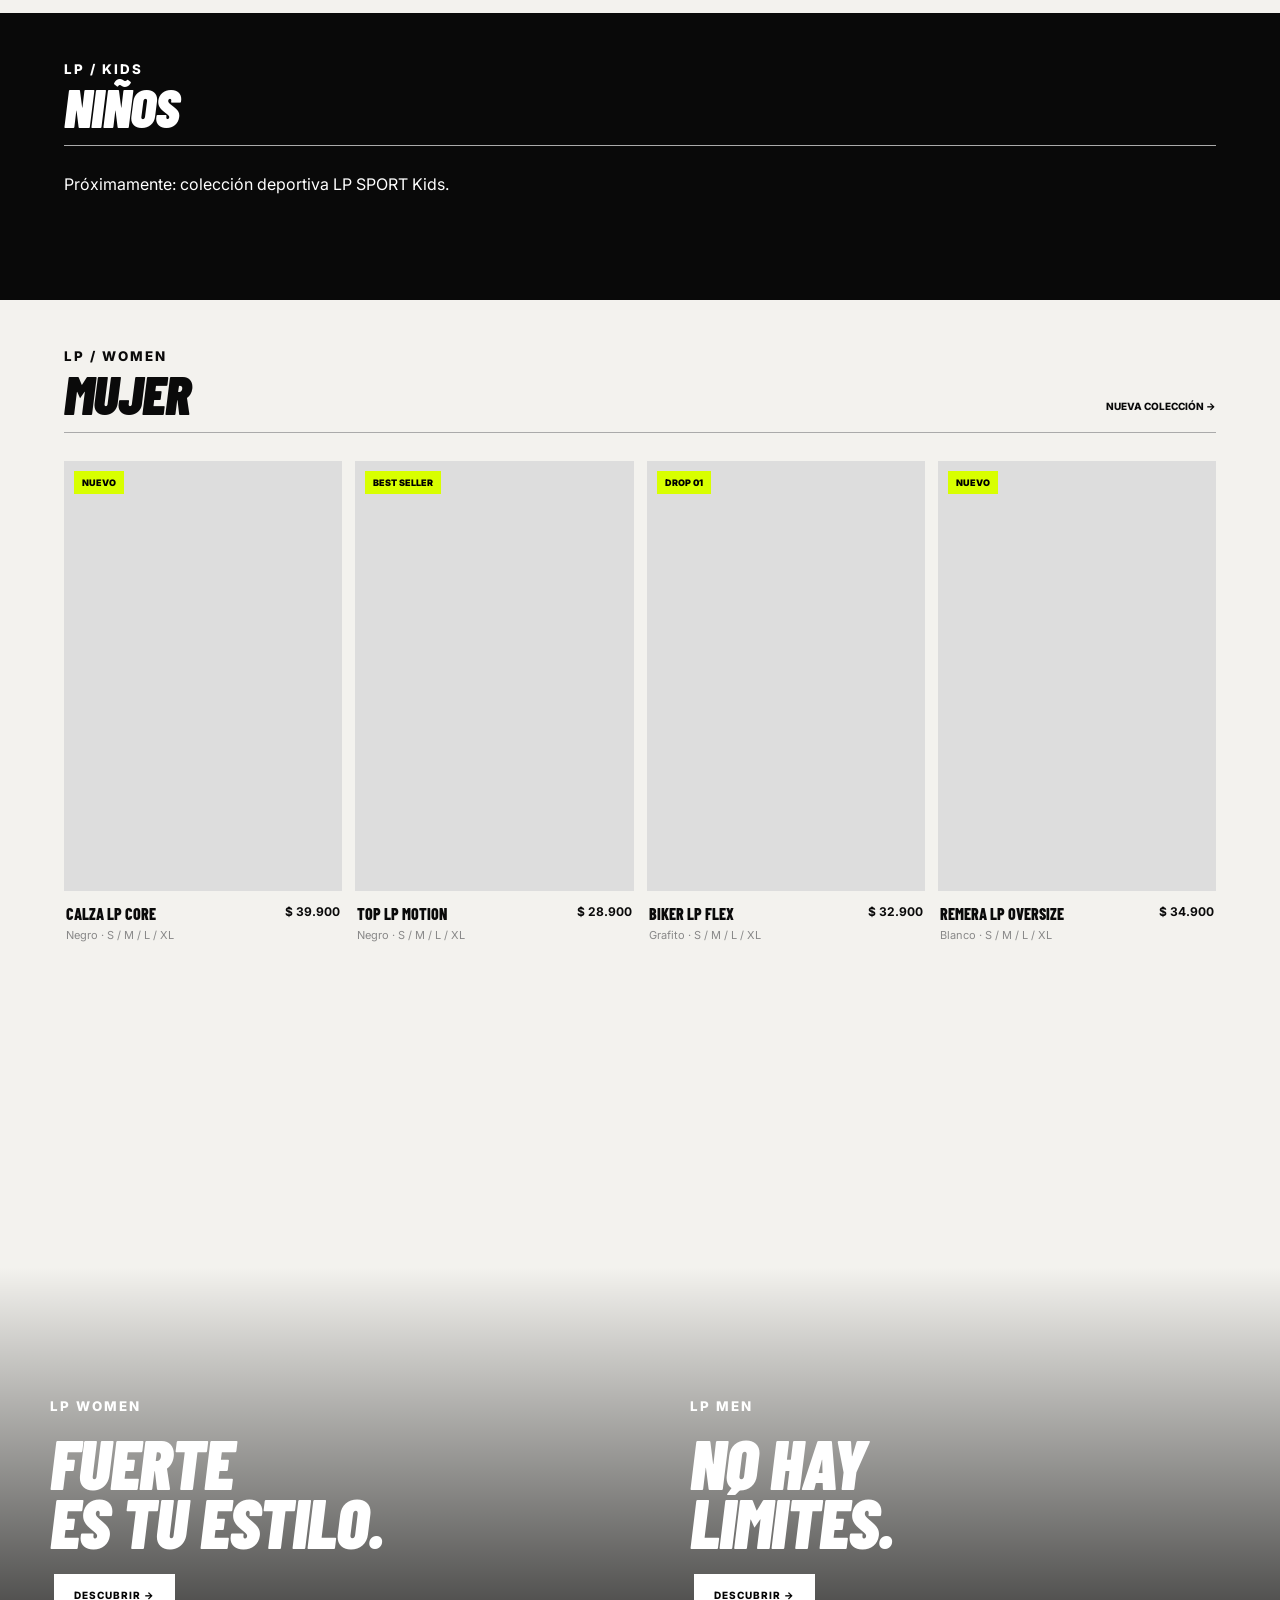
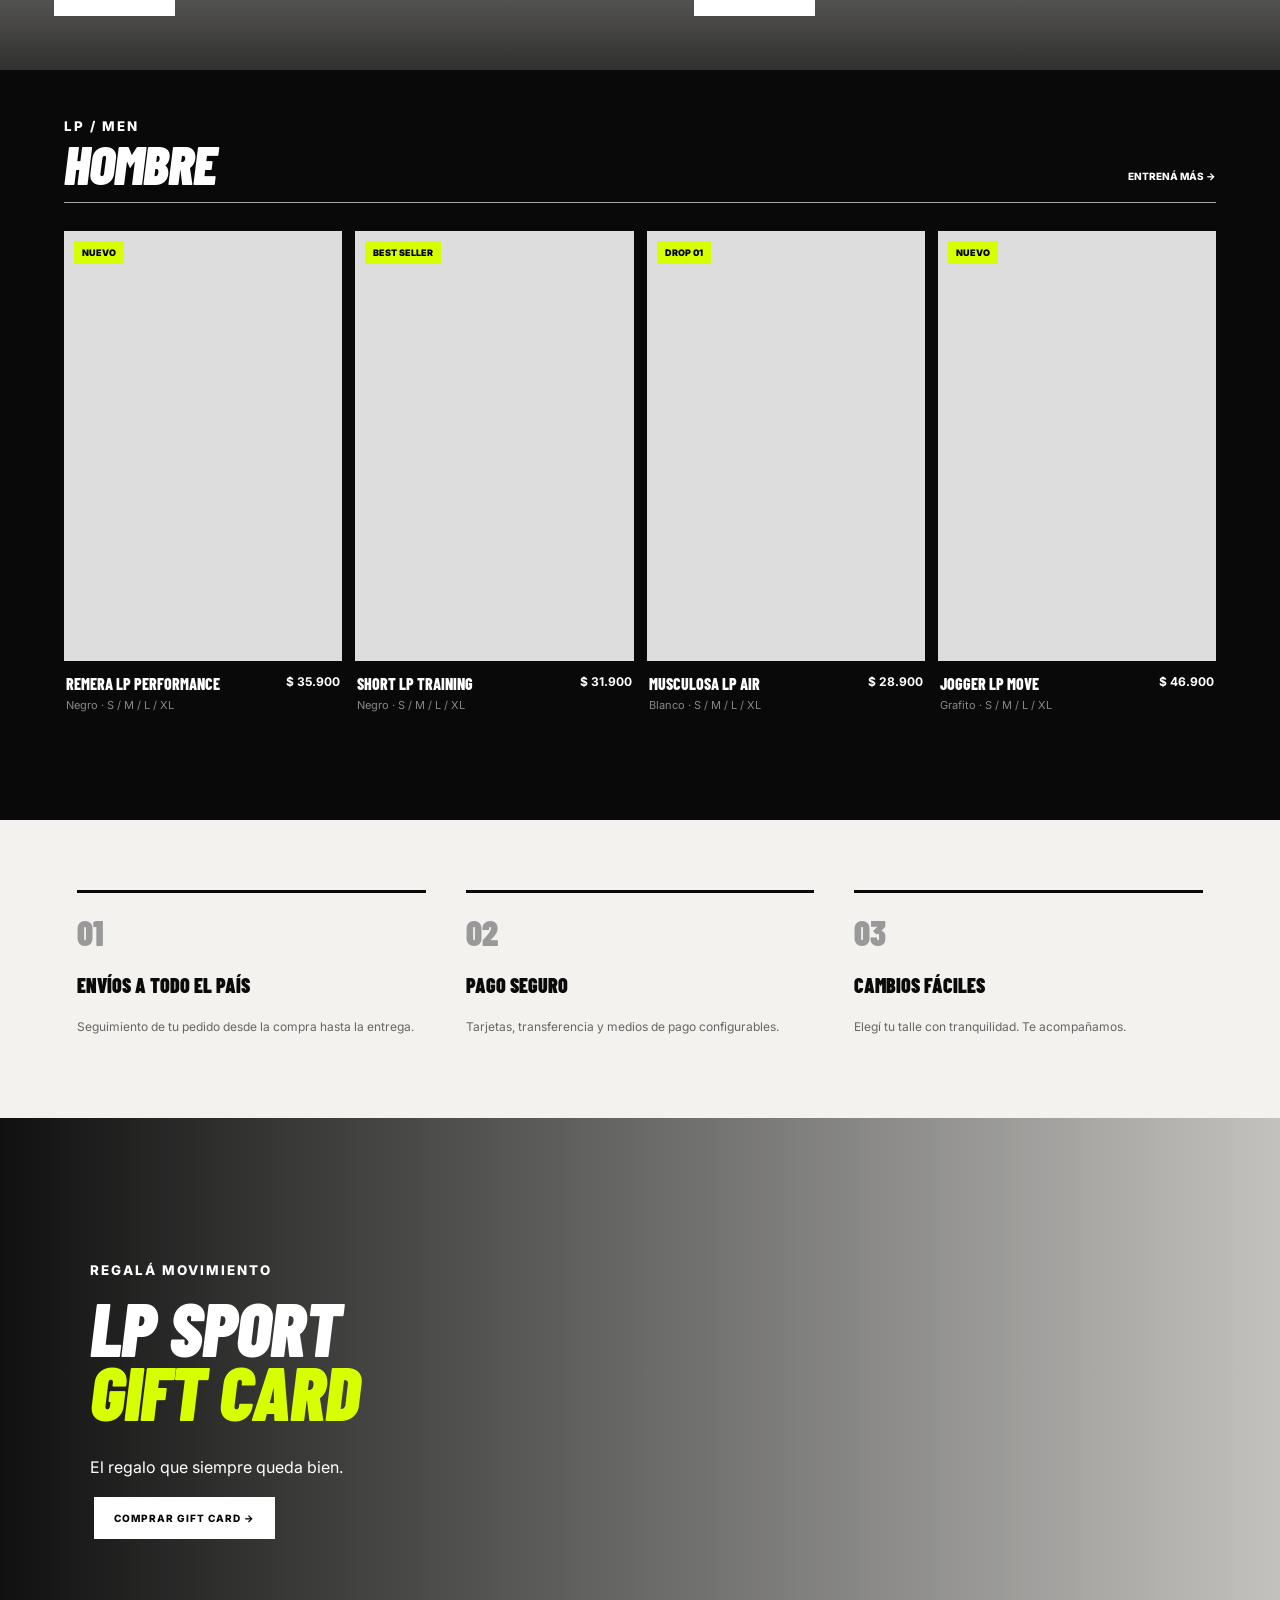
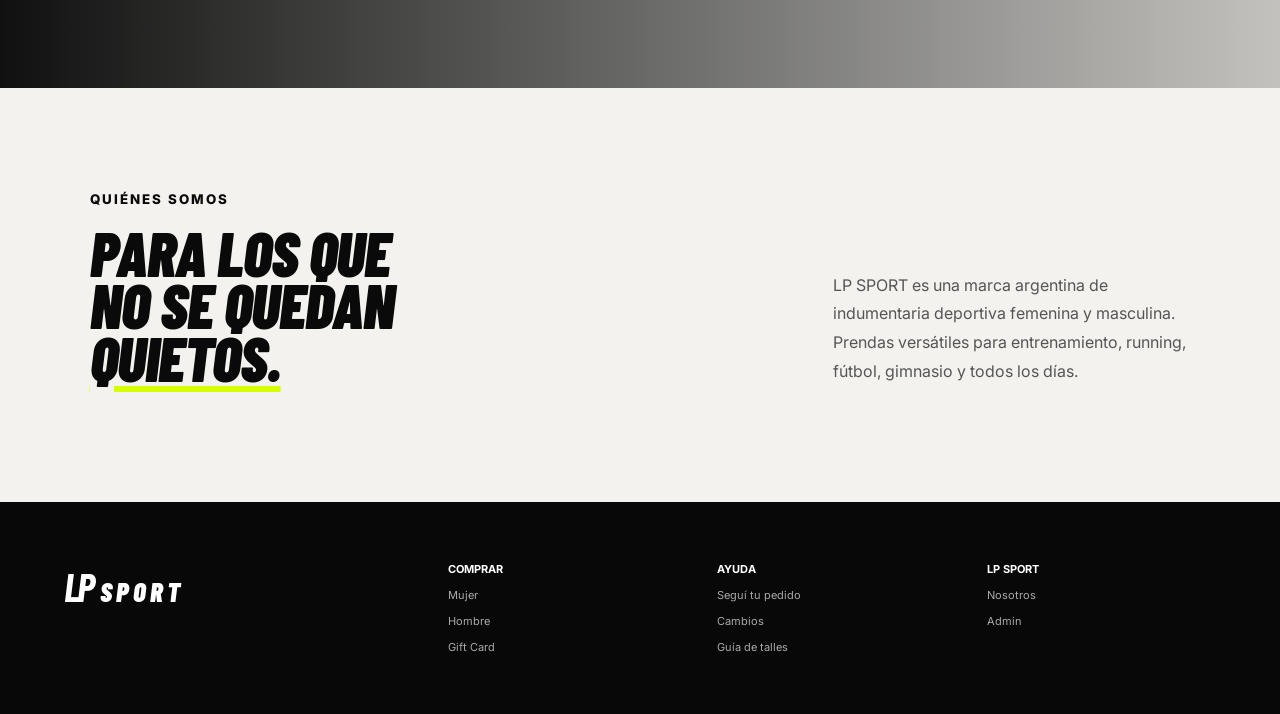
==== commit 28d9f9fc: "Agregar instalacion app y cuenta cliente" ====
--- a/index.html
+++ b/index.html
@@ -1,5 +1,5 @@
-<!doctype html><html lang="es"><head><meta charset="utf-8"><meta name="viewport" content="width=device-width,initial-scale=1"><title>LP SPORT | Indumentaria deportiva</title><link href="https://fonts.googleapis.com/css2?family=Barlow+Condensed:ital,wght@0,700;0,900;1,900&family=Inter:wght@400;600;800&display=swap" rel="stylesheet"><link rel="stylesheet" href="styles.css"><link rel="stylesheet" href="portada.css?v=6"></head><body>
-<div class="top">ENVÍOS A TODO EL PAÍS · 3 CUOTAS SIN INTERÉS · CAMBIOS FÁCILES</div><header class="minimalHeader"><a class="brand" href="#"><b>LP</b> SPORT</a><div><button onclick="openTrack()">⌖</button><button class="bag" onclick="openCart()">BOLSA <b id="count">0</b></button></div></header>
+<!doctype html><html lang="es"><head><meta charset="utf-8"><meta name="viewport" content="width=device-width,initial-scale=1"><title>LP SPORT | Indumentaria deportiva</title><meta name="theme-color" content="#080808"><link rel="icon" href="lp-icon.svg" type="image/svg+xml"><link rel="manifest" href="manifest.webmanifest"><link href="https://fonts.googleapis.com/css2?family=Barlow+Condensed:ital,wght@0,700;0,900;1,900&family=Inter:wght@400;600;800&display=swap" rel="stylesheet"><link rel="stylesheet" href="styles.css"><link rel="stylesheet" href="portada.css?v=6"></head><body>
+<div class="top">ENVÍOS A TODO EL PAÍS · 3 CUOTAS SIN INTERÉS · CAMBIOS FÁCILES</div><header class="minimalHeader"><a class="brand" href="#"><b>LP</b> SPORT</a><div class="headActions"><button id="installBtn" class="installApp" onclick="installLP()" hidden>INSTALAR APP</button><button class="clientBtn" onclick="openClient()">MI CUENTA</button><button onclick="openTrack()">⌖</button><button class="bag" onclick="openCart()">BOLSA <b id="count">0</b></button></div></header>
 <section class="hero"><div class="heroLinks" aria-label="Navegación de portada"><a class="hl inicio" href="#" aria-label="Inicio"></a><a class="hl hombre" href="#hombre" aria-label="Hombre"></a><a class="hl mujer" href="#mujer" aria-label="Mujer"></a><a class="hl ninos" href="#ninos" aria-label="Niños"></a><a class="hl colecciones" href="#colecciones" aria-label="Colecciones"></a><a class="hl nosotros" href="#nosotros" aria-label="Nosotros"></a><a class="hl contacto" href="#contacto" aria-label="Contacto"></a></div><div class="heroText"><small>LP SPORT · DROP 01</small><h1>HECHO PARA<br><i>MOVERTE.</i></h1><p>Indumentaria deportiva femenina y masculina para entrenar fuerte y vivir en movimiento.</p><a class="btn" href="#mujer">COMPRAR MUJER →</a><a class="btn ghost" href="#hombre">COMPRAR HOMBRE →</a></div></section>
 <div class="ticker">TRAIN HARDER · MOVE BETTER · LP SPORT · SIN EXCUSAS · TRAIN HARDER · MOVE BETTER · LP SPORT</div>
 <section class="statement"><small>LP SPORT / ARGENTINA</small><h2>RENDIMIENTO QUE SE VE.<br>CONFORT QUE <i>SE SIENTE.</i></h2></section>
